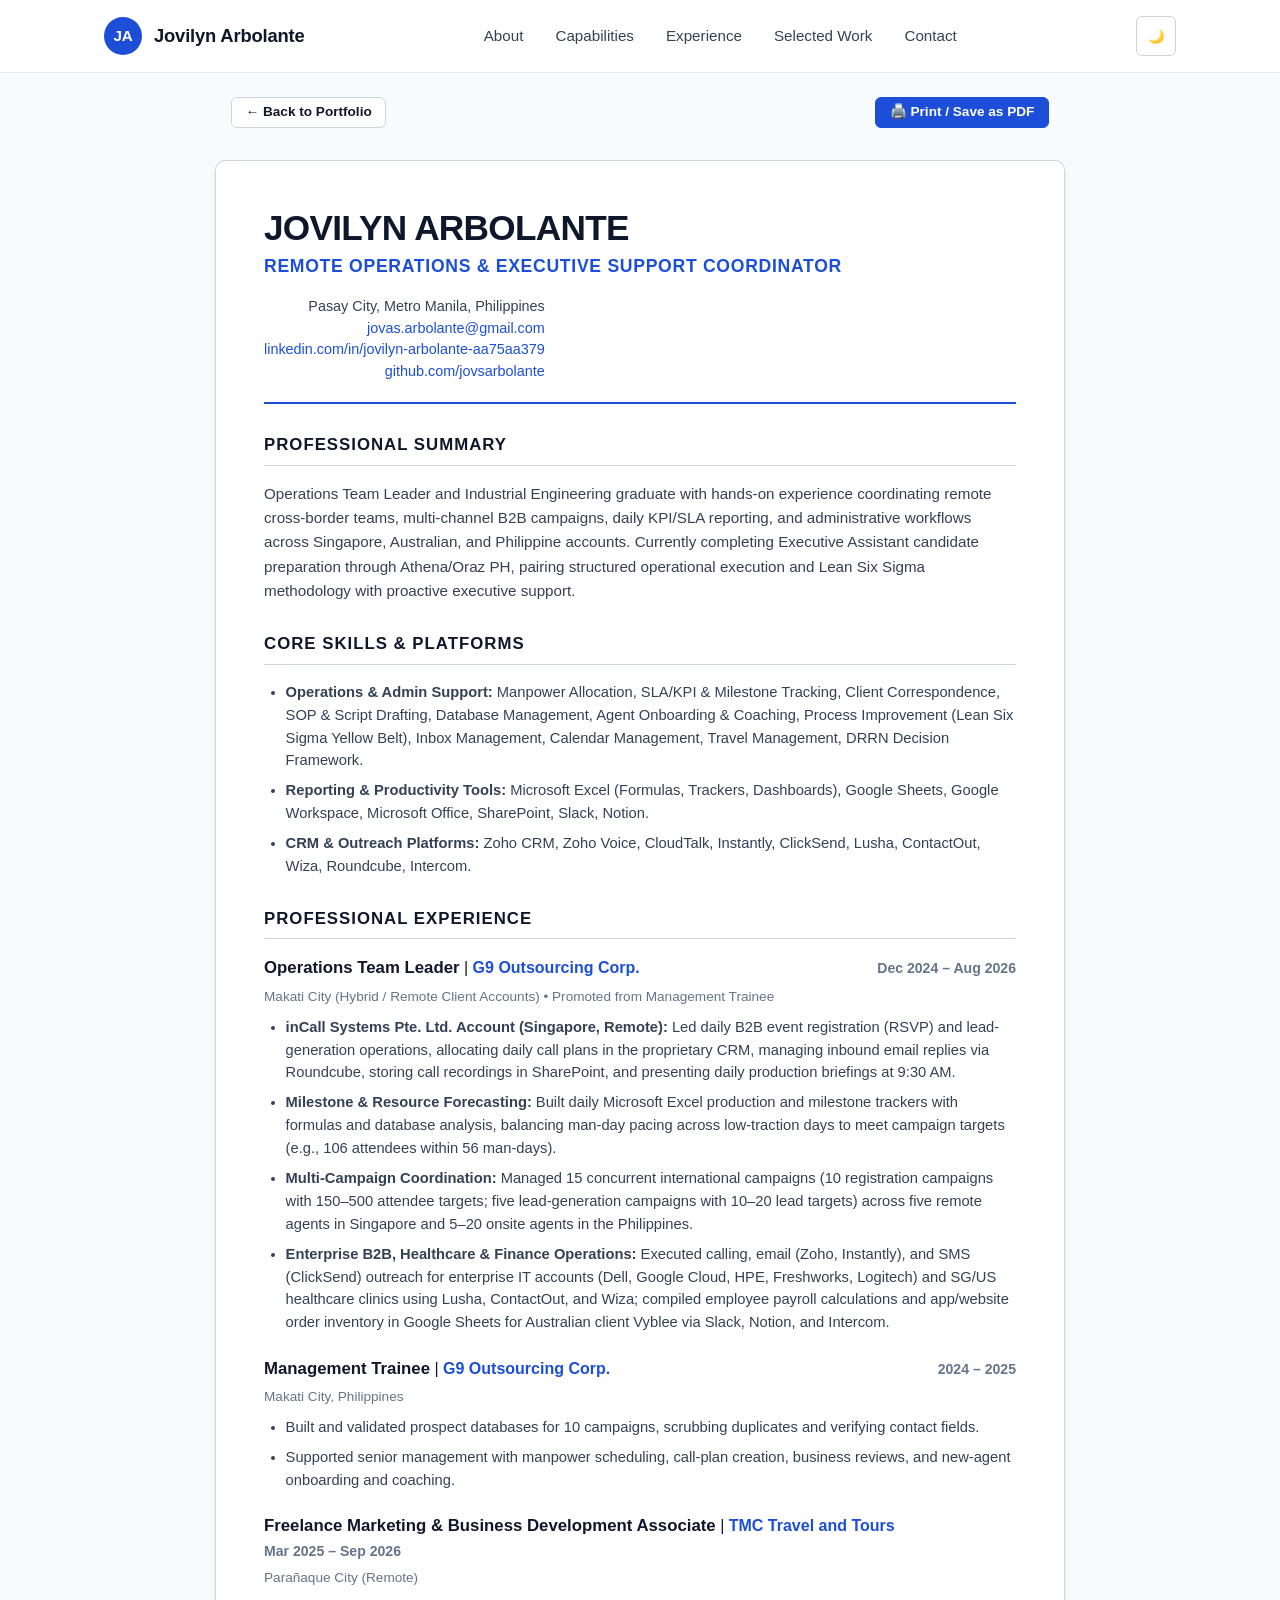
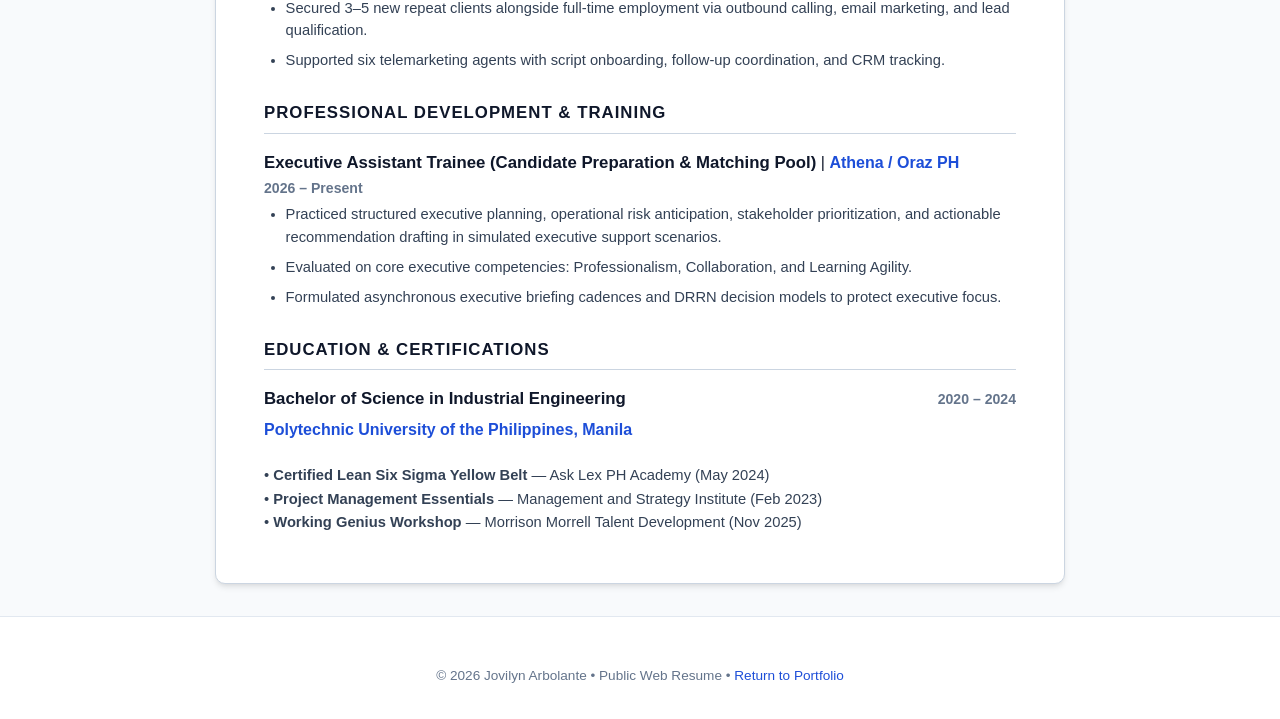
==== resume.html @ 70aeb252 "feat: release initial evidence-based portfolio, public resume, and github profile materials" ====
<!DOCTYPE html>
<html lang="en">
<head>
  <meta charset="UTF-8">
  <meta name="viewport" content="width=device-width, initial-scale=1.0">
  <title>Resume — Jovilyn Arbolante | Remote Operations & Executive Support Coordinator</title>
  <meta name="description" content="Public resume of Jovilyn Arbolante: Operations Team Leader, BS Industrial Engineering, Certified Lean Six Sigma Yellow Belt, and Athena/Oraz PH Executive Assistant candidate.">
  <link rel="stylesheet" href="css/style.css">
  <style>
    /* Dedicated Resume Sheet Styles */
    .resume-sheet {
      max-width: 850px;
      margin: 2rem auto;
      background: var(--bg-surface);
      border: 1px solid var(--border-strong);
      border-radius: var(--radius-md);
      padding: 3rem;
      box-shadow: var(--shadow-md);
    }
    .resume-header {
      border-bottom: 2px solid var(--brand-primary);
      padding-bottom: 1.25rem;
      margin-bottom: 1.5rem;
      display: flex;
      justify-content: space-between;
      align-items: flex-start;
      flex-wrap: wrap;
      gap: 1rem;
    }
    .resume-name {
      font-size: 2.2rem;
      font-weight: 850;
      color: var(--text-primary);
      letter-spacing: -0.02em;
      line-height: 1.1;
      margin-bottom: 0.25rem;
    }
    .resume-target {
      font-size: 1.1rem;
      font-weight: 700;
      color: var(--brand-primary);
      letter-spacing: 0.04em;
    }
    .resume-contact-block {
      text-align: right;
      font-size: 0.9rem;
      color: var(--text-secondary);
      line-height: 1.5;
    }
    .resume-contact-block a {
      color: var(--brand-primary);
      text-decoration: none;
    }
    .resume-section-title {
      font-size: 1.05rem;
      font-weight: 800;
      text-transform: uppercase;
      letter-spacing: 0.06em;
      color: var(--text-primary);
      border-bottom: 1px solid var(--border-strong);
      padding-bottom: 0.35rem;
      margin: 1.75rem 0 1rem 0;
    }
    .resume-entry {
      margin-bottom: 1.35rem;
    }
    .resume-entry-header {
      display: flex;
      justify-content: space-between;
      align-items: baseline;
      flex-wrap: wrap;
      margin-bottom: 0.25rem;
    }
    .resume-role {
      font-size: 1.05rem;
      font-weight: 750;
      color: var(--text-primary);
    }
    .resume-company {
      font-weight: 600;
      color: var(--brand-primary);
    }
    .resume-dates {
      font-size: 0.88rem;
      font-weight: 600;
      color: var(--text-muted);
    }
    .resume-sub {
      font-size: 0.85rem;
      color: var(--text-muted);
      margin-bottom: 0.5rem;
    }
    .resume-bullets {
      list-style: disc;
      padding-left: 1.35rem;
      font-size: 0.92rem;
      color: var(--text-secondary);
      line-height: 1.55;
    }
    .resume-bullets li {
      margin-bottom: 0.45rem;
    }
    .resume-action-bar {
      max-width: 850px;
      margin: 1.5rem auto 0 auto;
      display: flex;
      justify-content: space-between;
      align-items: center;
      padding: 0 1rem;
    }
    @media print {
      body {
        background: #ffffff !important;
      }
      .resume-sheet {
        border: none !important;
        box-shadow: none !important;
        padding: 0 !important;
        margin: 0 !important;
        max-width: 100% !important;
      }
      .resume-action-bar, .site-header, .site-footer {
        display: none !important;
      }
    }
  </style>
</head>
<body>

  <!-- Accessible Skip -->
  <a href="#resume-content" class="skip-link">Skip to resume content</a>

  <!-- Header -->
  <header class="site-header">
    <div class="container nav-wrapper">
      <a href="index.html" class="brand-link" aria-label="Return to portfolio home">
        <div class="brand-avatar" aria-hidden="true">JA</div>
        <span>Jovilyn Arbolante</span>
      </a>

      <nav aria-label="Resume Navigation">
        <ul class="nav-menu" id="nav-menu">
          <li><a href="index.html#about" class="nav-link">About</a></li>
          <li><a href="index.html#capabilities" class="nav-link">Capabilities</a></li>
          <li><a href="index.html#experience" class="nav-link">Experience</a></li>
          <li><a href="index.html#portfolio" class="nav-link">Selected Work</a></li>
          <li><a href="index.html#contact" class="nav-link">Contact</a></li>
        </ul>
      </nav>

      <div class="nav-actions">
        <button id="theme-toggle" class="theme-toggle-btn" aria-label="Switch theme">
          <span class="theme-icon" aria-hidden="true">🌙</span>
        </button>
      </div>
    </div>
  </header>

  <main id="resume-content">

    <div class="resume-action-bar">
      <a href="index.html" class="btn btn-secondary btn-sm">← Back to Portfolio</a>
      <div style="display: flex; gap: 0.5rem;">
        <button onclick="window.print()" class="btn btn-primary btn-sm">🖨️ Print / Save as PDF</button>
      </div>
    </div>

    <article class="resume-sheet">
      <!-- Header -->
      <header class="resume-header">
        <div>
          <h1 class="resume-name">JOVILYN ARBOLANTE</h1>
          <div class="resume-target">REMOTE OPERATIONS &amp; EXECUTIVE SUPPORT COORDINATOR</div>
        </div>
        <div class="resume-contact-block">
          <div>Pasay City, Metro Manila, Philippines</div>
          <div><a href="mailto:jovas.arbolante@gmail.com">jovas.arbolante@gmail.com</a></div>
          <div><a href="https://www.linkedin.com/in/jovilyn-arbolante-aa75aa379/" target="_blank" rel="noopener noreferrer">linkedin.com/in/jovilyn-arbolante-aa75aa379</a></div>
          <div><a href="https://github.com/jovsarbolante" target="_blank" rel="noopener noreferrer">github.com/jovsarbolante</a></div>
        </div>
      </header>

      <!-- Summary -->
      <section aria-labelledby="resume-summary-title">
        <h2 id="resume-summary-title" class="resume-section-title">Professional Summary</h2>
        <p style="font-size: 0.95rem; color: var(--text-secondary); line-height: 1.6;">
          Operations Team Leader and Industrial Engineering graduate with hands-on experience coordinating remote cross-border teams, multi-channel B2B campaigns, daily KPI/SLA reporting, and administrative workflows across Singapore, Australian, and Philippine accounts. Currently completing Executive Assistant candidate preparation through Athena/Oraz PH, pairing structured operational execution and Lean Six Sigma methodology with proactive executive support.
        </p>
      </section>

      <!-- Core Skills -->
      <section aria-labelledby="resume-skills-title">
        <h2 id="resume-skills-title" class="resume-section-title">Core Skills &amp; Platforms</h2>
        <ul class="resume-bullets">
          <li><strong>Operations &amp; Admin Support:</strong> Manpower Allocation, SLA/KPI &amp; Milestone Tracking, Client Correspondence, SOP &amp; Script Drafting, Database Management, Agent Onboarding &amp; Coaching, Process Improvement (Lean Six Sigma Yellow Belt), Inbox Management, Calendar Management, Travel Management, DRRN Decision Framework.</li>
          <li><strong>Reporting &amp; Productivity Tools:</strong> Microsoft Excel (Formulas, Trackers, Dashboards), Google Sheets, Google Workspace, Microsoft Office, SharePoint, Slack, Notion.</li>
          <li><strong>CRM &amp; Outreach Platforms:</strong> Zoho CRM, Zoho Voice, CloudTalk, Instantly, ClickSend, Lusha, ContactOut, Wiza, Roundcube, Intercom.</li>
        </ul>
      </section>

      <!-- Professional Experience -->
      <section aria-labelledby="resume-exp-title">
        <h2 id="resume-exp-title" class="resume-section-title">Professional Experience</h2>

        <!-- Role 1 -->
        <div class="resume-entry">
          <div class="resume-entry-header">
            <div>
              <span class="resume-role">Operations Team Leader</span> | <span class="resume-company">G9 Outsourcing Corp.</span>
            </div>
            <span class="resume-dates">Dec 2024 – Aug 2026</span>
          </div>
          <div class="resume-sub">Makati City (Hybrid / Remote Client Accounts) • Promoted from Management Trainee</div>
          <ul class="resume-bullets">
            <li><strong>inCall Systems Pte. Ltd. Account (Singapore, Remote):</strong> Led daily B2B event registration (RSVP) and lead-generation operations, allocating daily call plans in the proprietary CRM, managing inbound email replies via Roundcube, storing call recordings in SharePoint, and presenting daily production briefings at 9:30 AM.</li>
            <li><strong>Milestone &amp; Resource Forecasting:</strong> Built daily Microsoft Excel production and milestone trackers with formulas and database analysis, balancing man-day pacing across low-traction days to meet campaign targets (e.g., 106 attendees within 56 man-days).</li>
            <li><strong>Multi-Campaign Coordination:</strong> Managed 15 concurrent international campaigns (10 registration campaigns with 150–500 attendee targets; five lead-generation campaigns with 10–20 lead targets) across five remote agents in Singapore and 5–20 onsite agents in the Philippines.</li>
            <li><strong>Enterprise B2B, Healthcare &amp; Finance Operations:</strong> Executed calling, email (Zoho, Instantly), and SMS (ClickSend) outreach for enterprise IT accounts (Dell, Google Cloud, HPE, Freshworks, Logitech) and SG/US healthcare clinics using Lusha, ContactOut, and Wiza; compiled employee payroll calculations and app/website order inventory in Google Sheets for Australian client Vyblee via Slack, Notion, and Intercom.</li>
          </ul>
        </div>

        <!-- Role 2 -->
        <div class="resume-entry">
          <div class="resume-entry-header">
            <div>
              <span class="resume-role">Management Trainee</span> | <span class="resume-company">G9 Outsourcing Corp.</span>
            </div>
            <span class="resume-dates">2024 – 2025</span>
          </div>
          <div class="resume-sub">Makati City, Philippines</div>
          <ul class="resume-bullets">
            <li>Built and validated prospect databases for 10 campaigns, scrubbing duplicates and verifying contact fields.</li>
            <li>Supported senior management with manpower scheduling, call-plan creation, business reviews, and new-agent onboarding and coaching.</li>
          </ul>
        </div>

        <!-- Role 3 -->
        <div class="resume-entry">
          <div class="resume-entry-header">
            <div>
              <span class="resume-role">Freelance Marketing &amp; Business Development Associate</span> | <span class="resume-company">TMC Travel and Tours</span>
            </div>
            <span class="resume-dates">Mar 2025 – Sep 2026</span>
          </div>
          <div class="resume-sub">Parañaque City (Remote)</div>
          <ul class="resume-bullets">
            <li>Secured 3–5 new repeat clients alongside full-time employment via outbound calling, email marketing, and lead qualification.</li>
            <li>Supported six telemarketing agents with script onboarding, follow-up coordination, and CRM tracking.</li>
          </ul>
        </div>
      </section>

      <!-- Professional Development & Training -->
      <section aria-labelledby="resume-training-title">
        <h2 id="resume-training-title" class="resume-section-title">Professional Development &amp; Training</h2>
        <div class="resume-entry">
          <div class="resume-entry-header">
            <div>
              <span class="resume-role">Executive Assistant Trainee (Candidate Preparation &amp; Matching Pool)</span> | <span class="resume-company">Athena / Oraz PH</span>
            </div>
            <span class="resume-dates">2026 – Present</span>
          </div>
          <ul class="resume-bullets">
            <li>Practiced structured executive planning, operational risk anticipation, stakeholder prioritization, and actionable recommendation drafting in simulated executive support scenarios.</li>
            <li>Evaluated on core executive competencies: Professionalism, Collaboration, and Learning Agility.</li>
            <li>Formulated asynchronous executive briefing cadences and DRRN decision models to protect executive focus.</li>
          </ul>
        </div>
      </section>

      <!-- Education & Certifications -->
      <section aria-labelledby="resume-edu-title">
        <h2 id="resume-edu-title" class="resume-section-title">Education &amp; Certifications</h2>
        <div class="resume-entry">
          <div class="resume-entry-header">
            <div>
              <span class="resume-role">Bachelor of Science in Industrial Engineering</span>
            </div>
            <span class="resume-dates">2020 – 2024</span>
          </div>
          <div class="resume-company">Polytechnic University of the Philippines, Manila</div>
        </div>

        <div style="font-size: 0.92rem; color: var(--text-secondary); line-height: 1.6; margin-top: 0.5rem;">
          <div>• <strong>Certified Lean Six Sigma Yellow Belt</strong> — Ask Lex PH Academy (May 2024)</div>
          <div>• <strong>Project Management Essentials</strong> — Management and Strategy Institute (Feb 2023)</div>
          <div>• <strong>Working Genius Workshop</strong> — Morrison Morrell Talent Development (Nov 2025)</div>
        </div>
      </section>
    </article>
  </main>

  <!-- Footer -->
  <footer class="site-footer">
    <div class="container" style="text-align: center; font-size: 0.85rem; color: var(--text-muted);">
      © 2026 Jovilyn Arbolante • Public Web Resume • <a href="index.html" style="color: var(--brand-primary); text-decoration: none;">Return to Portfolio</a>
    </div>
  </footer>

  <script src="js/app.js"></script>
</body>
</html>
---- css/style.css ----
/* ==========================================================================
   Jovilyn Arbolante — Portfolio & Systems Design System
   WCAG 2.2 AA Compliant, Responsive, Themeable, Zero External Dependencies
   ========================================================================== */

:root {
  /* Color Palette - Light Theme */
  --bg-primary: #f8fafc;
  --bg-surface: #ffffff;
  --bg-surface-elevated: #f1f5f9;
  --bg-surface-accent: #e2e8f0;
  --text-primary: #0f172a;
  --text-secondary: #334155;
  --text-muted: #64748b;
  --border-subtle: #e2e8f0;
  --border-strong: #cbd5e1;
  
  /* Brand Accents */
  --brand-primary: #1d4ed8;      /* Cobalt Blue */
  --brand-primary-hover: #1e40af;
  --brand-surface: #eff6ff;
  --brand-border: #bfdbfe;
  --accent-teal: #0f766e;
  --accent-amber: #b45309;
  --accent-slate: #475569;
  
  /* Focus & Accessibility */
  --focus-ring: #2563eb;
  --focus-offset: 2px;
  
  /* Typography */
  --font-sans: -apple-system, BlinkMacSystemFont, "Segoe UI", Roboto, Helvetica, Arial, sans-serif;
  --font-mono: ui-monospace, SFMono-Regular, Menlo, Monaco, Consolas, "Liberation Mono", monospace;
  
  /* Layout & Spacing */
  --max-width: 1120px;
  --header-height: 72px;
  --radius-sm: 6px;
  --radius-md: 10px;
  --radius-lg: 16px;
  --shadow-sm: 0 1px 2px 0 rgba(0, 0, 0, 0.05);
  --shadow-md: 0 4px 6px -1px rgba(0, 0, 0, 0.1), 0 2px 4px -2px rgba(0, 0, 0, 0.05);
  --shadow-lg: 0 10px 15px -3px rgba(0, 0, 0, 0.1), 0 4px 6px -4px rgba(0, 0, 0, 0.05);
  --shadow-xl: 0 20px 25px -5px rgba(0, 0, 0, 0.1), 0 8px 10px -6px rgba(0, 0, 0, 0.04);
  
  /* Transitions */
  --transition-fast: 0.15s ease;
  --transition-base: 0.25s ease;
}

[data-theme="dark"] {
  --bg-primary: #0b0f17;
  --bg-surface: #111827;
  --bg-surface-elevated: #1f2937;
  --bg-surface-accent: #374151;
  --text-primary: #f9fafb;
  --text-secondary: #e5e7eb;
  --text-muted: #9ca3af;
  --border-subtle: #1f2937;
  --border-strong: #374151;
  
  --brand-primary: #3b82f6;
  --brand-primary-hover: #60a5fa;
  --brand-surface: #1e293b;
  --brand-border: #1d4ed8;
  --accent-teal: #14b8a6;
  --accent-amber: #f59e0b;
  --accent-slate: #94a3b8;
  
  --focus-ring: #60a5fa;
  --shadow-sm: 0 1px 2px 0 rgba(0, 0, 0, 0.4);
  --shadow-md: 0 4px 6px -1px rgba(0, 0, 0, 0.5);
  --shadow-lg: 0 10px 15px -3px rgba(0, 0, 0, 0.6);
  --shadow-xl: 0 20px 25px -5px rgba(0, 0, 0, 0.7);
}

/* Base Reset & Accessibility */
*, *::before, *::after {
  box-sizing: border-box;
  margin: 0;
  padding: 0;
}

html {
  font-family: var(--font-sans);
  font-size: 16px;
  line-height: 1.6;
  color: var(--text-primary);
  background-color: var(--bg-primary);
  scroll-behavior: smooth;
  -webkit-text-size-adjust: 100%;
}

@media (prefers-reduced-motion: reduce) {
  html {
    scroll-behavior: auto;
  }
  *, *::before, *::after {
    animation-duration: 0.01ms !important;
    animation-iteration-count: 1 !important;
    transition-duration: 0.01ms !important;
    scroll-behavior: auto !important;
  }
}

body {
  min-height: 100vh;
  display: flex;
  flex-direction: column;
  background-color: var(--bg-primary);
  color: var(--text-primary);
}

/* Skip Link */
.skip-link {
  position: absolute;
  top: -100px;
  left: 1rem;
  background: var(--brand-primary);
  color: #ffffff;
  padding: 0.75rem 1.25rem;
  z-index: 1000;
  border-radius: var(--radius-sm);
  font-weight: 600;
  text-decoration: none;
  transition: top var(--transition-fast);
}

.skip-link:focus {
  top: 1rem;
  outline: 3px solid #ffffff;
}

/* Visible Focus Management */
:focus-visible {
  outline: 3px solid var(--focus-ring);
  outline-offset: var(--focus-offset);
}

/* Container */
.container {
  width: 100%;
  max-width: var(--max-width);
  margin-left: auto;
  margin-right: auto;
  padding-left: 1.5rem;
  padding-right: 1.5rem;
}

/* Header & Navigation */
.site-header {
  position: sticky;
  top: 0;
  z-index: 100;
  background: var(--bg-surface);
  border-bottom: 1px solid var(--border-subtle);
  transition: background var(--transition-base), border-color var(--transition-base);
}

.nav-wrapper {
  display: flex;
  align-items: center;
  justify-content: space-between;
  height: var(--header-height);
}

.brand-link {
  display: flex;
  align-items: center;
  gap: 0.75rem;
  text-decoration: none;
  color: var(--text-primary);
  font-weight: 700;
  font-size: 1.15rem;
  letter-spacing: -0.01em;
}

.brand-avatar {
  width: 38px;
  height: 38px;
  border-radius: 50%;
  background: var(--brand-primary);
  color: #ffffff;
  display: flex;
  align-items: center;
  justify-content: center;
  font-weight: 700;
  font-size: 0.95rem;
}

.nav-menu {
  display: flex;
  align-items: center;
  list-style: none;
  gap: 1.5rem;
}

.nav-link {
  text-decoration: none;
  color: var(--text-secondary);
  font-size: 0.95rem;
  font-weight: 500;
  padding: 0.5rem 0.25rem;
  position: relative;
  transition: color var(--transition-fast);
}

.nav-link:hover {
  color: var(--brand-primary);
}

.nav-link.active {
  color: var(--brand-primary);
  font-weight: 600;
}

.nav-actions {
  display: flex;
  align-items: center;
  gap: 0.75rem;
}

/* Buttons */
.btn {
  display: inline-flex;
  align-items: center;
  justify-content: center;
  gap: 0.5rem;
  padding: 0.65rem 1.25rem;
  border-radius: var(--radius-sm);
  font-size: 0.95rem;
  font-weight: 600;
  text-decoration: none;
  cursor: pointer;
  border: 1px solid transparent;
  transition: all var(--transition-fast);
  line-height: 1.2;
}

.btn-primary {
  background: var(--brand-primary);
  color: #ffffff;
  border-color: var(--brand-primary);
}

.btn-primary:hover {
  background: var(--brand-primary-hover);
  border-color: var(--brand-primary-hover);
}

.btn-secondary {
  background: var(--bg-surface);
  color: var(--text-primary);
  border-color: var(--border-strong);
}

.btn-secondary:hover {
  background: var(--bg-surface-elevated);
  border-color: var(--text-secondary);
}

.btn-sm {
  padding: 0.4rem 0.85rem;
  font-size: 0.85rem;
}

.theme-toggle-btn {
  background: transparent;
  border: 1px solid var(--border-strong);
  color: var(--text-secondary);
  padding: 0.5rem;
  border-radius: var(--radius-sm);
  cursor: pointer;
  display: flex;
  align-items: center;
  justify-content: center;
  width: 40px;
  height: 40px;
  transition: all var(--transition-fast);
}

.theme-toggle-btn:hover {
  background: var(--bg-surface-elevated);
  color: var(--text-primary);
}

.mobile-nav-toggle {
  display: none;
  background: transparent;
  border: 1px solid var(--border-strong);
  color: var(--text-primary);
  padding: 0.5rem;
  border-radius: var(--radius-sm);
  cursor: pointer;
  width: 40px;
  height: 40px;
}

/* Hero Section */
.hero-section {
  padding: 4.5rem 0 3.5rem 0;
  background: linear-gradient(180deg, var(--bg-surface) 0%, var(--bg-primary) 100%);
  border-bottom: 1px solid var(--border-subtle);
}

.hero-content {
  max-width: 860px;
}

.status-badge {
  display: inline-flex;
  align-items: center;
  gap: 0.5rem;
  background: var(--brand-surface);
  color: var(--brand-primary);
  border: 1px solid var(--brand-border);
  padding: 0.35rem 0.85rem;
  border-radius: 9999px;
  font-size: 0.85rem;
  font-weight: 600;
  margin-bottom: 1.25rem;
}

.status-dot {
  width: 8px;
  height: 8px;
  border-radius: 50%;
  background: #10b981;
}

.hero-title {
  font-size: 2.75rem;
  line-height: 1.15;
  font-weight: 800;
  letter-spacing: -0.025em;
  color: var(--text-primary);
  margin-bottom: 1rem;
}

.hero-subtitle {
  font-size: 1.35rem;
  font-weight: 600;
  color: var(--brand-primary);
  margin-bottom: 1.25rem;
  line-height: 1.35;
}

.hero-description {
  font-size: 1.15rem;
  color: var(--text-secondary);
  line-height: 1.65;
  margin-bottom: 2rem;
  max-width: 760px;
}

.credential-tags {
  display: flex;
  flex-wrap: wrap;
  gap: 0.5rem;
  margin-bottom: 2.25rem;
}

.tag {
  background: var(--bg-surface-elevated);
  color: var(--text-secondary);
  border: 1px solid var(--border-strong);
  padding: 0.35rem 0.75rem;
  border-radius: var(--radius-sm);
  font-size: 0.85rem;
  font-weight: 500;
}

.hero-actions {
  display: flex;
  flex-wrap: wrap;
  gap: 1rem;
}

/* Sections Common */
.section {
  padding: 4.5rem 0;
  border-bottom: 1px solid var(--border-subtle);
}

.section-header {
  margin-bottom: 3rem;
  max-width: 720px;
}

.section-tag {
  display: inline-block;
  font-size: 0.85rem;
  font-weight: 700;
  text-transform: uppercase;
  letter-spacing: 0.08em;
  color: var(--brand-primary);
  margin-bottom: 0.5rem;
}

.section-title {
  font-size: 2.1rem;
  font-weight: 750;
  letter-spacing: -0.02em;
  color: var(--text-primary);
  margin-bottom: 0.75rem;
}

.section-subtitle {
  font-size: 1.1rem;
  color: var(--text-muted);
  line-height: 1.6;
}

/* About / Philosophy Grid */
.about-grid {
  display: grid;
  grid-template-columns: 1.2fr 0.8fr;
  gap: 3rem;
  align-items: start;
}

.about-text p {
  font-size: 1.05rem;
  color: var(--text-secondary);
  margin-bottom: 1.25rem;
  line-height: 1.7;
}

.about-highlight-box {
  background: var(--bg-surface);
  border: 1px solid var(--border-strong);
  border-left: 4px solid var(--brand-primary);
  padding: 1.5rem;
  border-radius: var(--radius-md);
  margin-top: 1.5rem;
}

.about-highlight-box h4 {
  font-size: 1rem;
  font-weight: 700;
  color: var(--text-primary);
  margin-bottom: 0.5rem;
}

.about-highlight-box p {
  font-size: 0.95rem;
  color: var(--text-secondary);
  margin-bottom: 0;
}

.metrics-sidebar {
  display: flex;
  flex-direction: column;
  gap: 1.25rem;
}

.metric-card {
  background: var(--bg-surface);
  border: 1px solid var(--border-subtle);
  padding: 1.5rem;
  border-radius: var(--radius-md);
  box-shadow: var(--shadow-sm);
}

.metric-number {
  font-size: 2.25rem;
  font-weight: 800;
  color: var(--brand-primary);
  line-height: 1;
  margin-bottom: 0.35rem;
  font-family: var(--font-mono);
}

.metric-label {
  font-size: 0.95rem;
  font-weight: 700;
  color: var(--text-primary);
  margin-bottom: 0.25rem;
}

.metric-desc {
  font-size: 0.85rem;
  color: var(--text-muted);
  line-height: 1.45;
}

/* Capabilities Grid */
.capabilities-grid {
  display: grid;
  grid-template-columns: repeat(auto-fit, minmax(250px, 1fr));
  gap: 1.5rem;
}

.capability-card {
  background: var(--bg-surface);
  border: 1px solid var(--border-subtle);
  padding: 2rem;
  border-radius: var(--radius-md);
  box-shadow: var(--shadow-sm);
  display: flex;
  flex-direction: column;
  transition: transform var(--transition-fast), box-shadow var(--transition-fast), border-color var(--transition-fast);
}

.capability-card:hover {
  transform: translateY(-3px);
  box-shadow: var(--shadow-md);
  border-color: var(--brand-border);
}

.capability-icon-wrap {
  width: 48px;
  height: 48px;
  border-radius: var(--radius-sm);
  background: var(--brand-surface);
  color: var(--brand-primary);
  display: flex;
  align-items: center;
  justify-content: center;
  margin-bottom: 1.25rem;
}

.capability-title {
  font-size: 1.2rem;
  font-weight: 700;
  color: var(--text-primary);
  margin-bottom: 0.75rem;
}

.capability-summary {
  font-size: 0.95rem;
  color: var(--text-secondary);
  line-height: 1.6;
  margin-bottom: 1.25rem;
  flex-grow: 1;
}

.capability-evidence {
  border-top: 1px solid var(--border-subtle);
  padding-top: 1rem;
  font-size: 0.85rem;
  color: var(--text-muted);
  line-height: 1.5;
}

.capability-evidence strong {
  color: var(--text-secondary);
}

/* Experience Timeline */
.timeline {
  display: flex;
  flex-direction: column;
  gap: 2rem;
  position: relative;
}

.timeline-item {
  background: var(--bg-surface);
  border: 1px solid var(--border-subtle);
  border-radius: var(--radius-md);
  padding: 2rem;
  box-shadow: var(--shadow-sm);
}

.timeline-header {
  display: flex;
  flex-wrap: wrap;
  justify-content: space-between;
  align-items: flex-start;
  gap: 0.75rem;
  margin-bottom: 1rem;
  border-bottom: 1px solid var(--border-subtle);
  padding-bottom: 1rem;
}

.timeline-role-group h3 {
  font-size: 1.25rem;
  font-weight: 750;
  color: var(--text-primary);
  margin-bottom: 0.25rem;
}

.timeline-company {
  font-size: 1rem;
  font-weight: 600;
  color: var(--brand-primary);
}

.timeline-meta {
  text-align: right;
}

.timeline-period {
  font-size: 0.9rem;
  font-weight: 600;
  color: var(--text-secondary);
  display: block;
}

.timeline-location {
  font-size: 0.85rem;
  color: var(--text-muted);
}

.timeline-list {
  list-style: none;
  display: flex;
  flex-direction: column;
  gap: 0.75rem;
}

.timeline-list li {
  position: relative;
  padding-left: 1.5rem;
  font-size: 0.95rem;
  color: var(--text-secondary);
  line-height: 1.6;
}

.timeline-list li::before {
  content: "→";
  position: absolute;
  left: 0;
  color: var(--brand-primary);
  font-weight: bold;
}

/* Education & Certs Row */
.credentials-row {
  display: grid;
  grid-template-columns: 1fr 1fr;
  gap: 1.5rem;
  margin-top: 2rem;
}

.credentials-card {
  background: var(--bg-surface);
  border: 1px solid var(--border-subtle);
  padding: 1.75rem;
  border-radius: var(--radius-md);
}

.credentials-card h4 {
  font-size: 1.1rem;
  font-weight: 700;
  color: var(--text-primary);
  margin-bottom: 1rem;
  border-bottom: 1px solid var(--border-subtle);
  padding-bottom: 0.5rem;
}

.credential-item {
  margin-bottom: 1rem;
}

.credential-item:last-child {
  margin-bottom: 0;
}

.credential-name {
  font-weight: 600;
  color: var(--text-primary);
  font-size: 0.95rem;
}

.credential-sub {
  font-size: 0.85rem;
  color: var(--text-muted);
}

/* Portfolio Cases Grid */
.portfolio-grid {
  display: grid;
  grid-template-columns: repeat(auto-fit, minmax(320px, 1fr));
  gap: 1.75rem;
}

.portfolio-card {
  background: var(--bg-surface);
  border: 1px solid var(--border-subtle);
  border-radius: var(--radius-md);
  padding: 1.75rem;
  box-shadow: var(--shadow-sm);
  display: flex;
  flex-direction: column;
  transition: transform var(--transition-fast), box-shadow var(--transition-fast), border-color var(--transition-fast);
}

.portfolio-card:hover {
  transform: translateY(-3px);
  box-shadow: var(--shadow-md);
  border-color: var(--brand-border);
}

.portfolio-badge {
  display: inline-block;
  align-self: flex-start;
  padding: 0.3rem 0.75rem;
  border-radius: 9999px;
  font-size: 0.75rem;
  font-weight: 700;
  text-transform: uppercase;
  letter-spacing: 0.05em;
  background: var(--brand-surface);
  color: var(--brand-primary);
  border: 1px solid var(--brand-border);
  margin-bottom: 1rem;
}

.portfolio-title {
  font-size: 1.25rem;
  font-weight: 750;
  color: var(--text-primary);
  line-height: 1.35;
  margin-bottom: 0.5rem;
}

.portfolio-context {
  font-size: 0.85rem;
  color: var(--text-muted);
  font-weight: 500;
  margin-bottom: 1rem;
}

.portfolio-summary {
  font-size: 0.95rem;
  color: var(--text-secondary);
  line-height: 1.6;
  margin-bottom: 1.25rem;
  flex-grow: 1;
}

.portfolio-meta-box {
  background: var(--bg-surface-elevated);
  padding: 0.85rem;
  border-radius: var(--radius-sm);
  margin-bottom: 1.25rem;
}

.portfolio-meta-item {
  font-size: 0.82rem;
  color: var(--text-secondary);
  line-height: 1.45;
}

.portfolio-meta-item strong {
  color: var(--text-primary);
}

.portfolio-footer {
  display: flex;
  justify-content: space-between;
  align-items: center;
  border-top: 1px solid var(--border-subtle);
  padding-top: 1rem;
}

/* Interactive Calculator Demonstration Box */
.calculator-section {
  margin-top: 3.5rem;
  background: var(--bg-surface);
  border: 1px solid var(--border-strong);
  border-radius: var(--radius-lg);
  padding: 2.5rem;
  box-shadow: var(--shadow-md);
}

.calculator-header {
  margin-bottom: 2rem;
}

.calculator-header h3 {
  font-size: 1.5rem;
  font-weight: 750;
  color: var(--text-primary);
  margin-bottom: 0.5rem;
}

.calculator-header p {
  color: var(--text-secondary);
  font-size: 0.95rem;
}

.calculator-grid {
  display: grid;
  grid-template-columns: 1fr 1fr;
  gap: 2.5rem;
}

.calc-inputs {
  display: flex;
  flex-direction: column;
  gap: 1.25rem;
}

.calc-field label {
  display: block;
  font-size: 0.9rem;
  font-weight: 600;
  color: var(--text-primary);
  margin-bottom: 0.4rem;
}

.calc-field input, .calc-field select {
  width: 100%;
  padding: 0.65rem 0.85rem;
  border: 1px solid var(--border-strong);
  border-radius: var(--radius-sm);
  background: var(--bg-surface-elevated);
  color: var(--text-primary);
  font-size: 0.95rem;
  font-family: var(--font-sans);
}

.calc-results-card {
  background: var(--brand-surface);
  border: 1px solid var(--brand-border);
  border-radius: var(--radius-md);
  padding: 1.75rem;
  display: flex;
  flex-direction: column;
  justify-content: space-between;
}

.calc-metric-row {
  display: flex;
  justify-content: space-between;
  align-items: center;
  padding: 0.75rem 0;
  border-bottom: 1px solid var(--brand-border);
}

.calc-metric-row:last-child {
  border-bottom: none;
}

.calc-metric-label {
  font-size: 0.9rem;
  font-weight: 600;
  color: var(--text-secondary);
}

.calc-metric-val {
  font-size: 1.25rem;
  font-weight: 800;
  color: var(--brand-primary);
  font-family: var(--font-mono);
}

.calc-verdict {
  margin-top: 1rem;
  padding: 0.85rem;
  border-radius: var(--radius-sm);
  font-size: 0.85rem;
  line-height: 1.5;
  font-weight: 500;
}

.calc-verdict.ahead {
  background: #dcfce7;
  color: #166534;
  border: 1px solid #86efac;
}

.calc-verdict.ontrack {
  background: #e0f2fe;
  color: #0369a1;
  border: 1px solid #7dd3fc;
}

.calc-verdict.atrisk {
  background: #fef3c7;
  color: #92400e;
  border: 1px solid #fcd34d;
}

/* Contact Section */
.contact-grid {
  display: grid;
  grid-template-columns: 1fr 1fr;
  gap: 3rem;
}

.contact-info p {
  font-size: 1.05rem;
  color: var(--text-secondary);
  line-height: 1.7;
  margin-bottom: 1.5rem;
}

.contact-methods {
  display: flex;
  flex-direction: column;
  gap: 1rem;
  margin-bottom: 2rem;
}

.contact-method-item {
  display: flex;
  align-items: center;
  gap: 1rem;
  padding: 1rem;
  background: var(--bg-surface);
  border: 1px solid var(--border-subtle);
  border-radius: var(--radius-md);
  text-decoration: none;
  color: var(--text-primary);
  transition: all var(--transition-fast);
}

.contact-method-item:hover {
  border-color: var(--brand-primary);
  transform: translateX(4px);
}

.contact-method-icon {
  width: 40px;
  height: 40px;
  border-radius: var(--radius-sm);
  background: var(--brand-surface);
  color: var(--brand-primary);
  display: flex;
  align-items: center;
  justify-content: center;
}

.contact-method-text {
  display: flex;
  flex-direction: column;
}

.contact-method-title {
  font-size: 0.85rem;
  color: var(--text-muted);
  font-weight: 500;
}

.contact-method-val {
  font-size: 0.95rem;
  font-weight: 600;
  color: var(--text-primary);
}

/* Form Styles */
.contact-form {
  background: var(--bg-surface);
  border: 1px solid var(--border-subtle);
  padding: 2rem;
  border-radius: var(--radius-md);
  box-shadow: var(--shadow-sm);
}

.form-group {
  margin-bottom: 1.25rem;
}

.form-group label {
  display: block;
  font-size: 0.9rem;
  font-weight: 600;
  color: var(--text-primary);
  margin-bottom: 0.4rem;
}

.form-group input, .form-group textarea, .form-group select {
  width: 100%;
  padding: 0.75rem 1rem;
  border: 1px solid var(--border-strong);
  border-radius: var(--radius-sm);
  background: var(--bg-surface-elevated);
  color: var(--text-primary);
  font-family: var(--font-sans);
  font-size: 0.95rem;
  transition: border-color var(--transition-fast);
}

.form-group input:focus, .form-group textarea:focus, .form-group select:focus {
  border-color: var(--brand-primary);
}

.form-group textarea {
  resize: vertical;
  min-height: 120px;
}

.form-help {
  font-size: 0.8rem;
  color: var(--text-muted);
  margin-top: 0.35rem;
}

.form-status {
  margin-top: 1rem;
  padding: 0.85rem;
  border-radius: var(--radius-sm);
  font-size: 0.9rem;
  display: none;
}

.form-status.active {
  display: block;
}

.form-status.success {
  background: #dcfce7;
  color: #166534;
  border: 1px solid #86efac;
}

.form-status.error {
  background: #fee2e2;
  color: #991b1b;
  border: 1px solid #fca5a5;
}

/* Modal Dialog */
.modal-backdrop {
  position: fixed;
  inset: 0;
  background: rgba(15, 23, 42, 0.7);
  backdrop-filter: blur(4px);
  z-index: 1000;
  display: flex;
  align-items: center;
  justify-content: center;
  padding: 1.5rem;
  opacity: 0;
  pointer-events: none;
  transition: opacity var(--transition-base);
}

.modal-backdrop.open {
  opacity: 1;
  pointer-events: auto;
}

.modal-window {
  background: var(--bg-surface);
  border: 1px solid var(--border-strong);
  border-radius: var(--radius-lg);
  width: 100%;
  max-width: 800px;
  max-height: 90vh;
  overflow-y: auto;
  box-shadow: var(--shadow-xl);
  display: flex;
  flex-direction: column;
}

.modal-header {
  padding: 1.5rem 2rem;
  border-bottom: 1px solid var(--border-subtle);
  display: flex;
  justify-content: space-between;
  align-items: flex-start;
  position: sticky;
  top: 0;
  background: var(--bg-surface);
  z-index: 10;
}

.modal-header-content {
  padding-right: 1.5rem;
}

.modal-close-btn {
  background: transparent;
  border: 1px solid var(--border-strong);
  color: var(--text-secondary);
  border-radius: var(--radius-sm);
  width: 36px;
  height: 36px;
  cursor: pointer;
  display: flex;
  align-items: center;
  justify-content: center;
  font-size: 1.25rem;
  transition: all var(--transition-fast);
}

.modal-close-btn:hover {
  background: var(--bg-surface-elevated);
  color: var(--text-primary);
}

.modal-body {
  padding: 2rem;
}

.modal-section {
  margin-bottom: 1.75rem;
}

.modal-section:last-child {
  margin-bottom: 0;
}

.modal-section h4 {
  font-size: 0.95rem;
  font-weight: 700;
  text-transform: uppercase;
  letter-spacing: 0.05em;
  color: var(--brand-primary);
  margin-bottom: 0.5rem;
}

.modal-section p, .modal-section li {
  font-size: 0.95rem;
  color: var(--text-secondary);
  line-height: 1.65;
}

.modal-section ul {
  padding-left: 1.25rem;
}

/* Footer */
.site-footer {
  background: var(--bg-surface);
  border-top: 1px solid var(--border-subtle);
  padding: 3rem 0 2rem 0;
  margin-top: auto;
}

.footer-grid {
  display: flex;
  justify-content: space-between;
  align-items: center;
  flex-wrap: wrap;
  gap: 1.5rem;
  padding-bottom: 2rem;
  border-bottom: 1px solid var(--border-subtle);
}

.footer-brand {
  font-weight: 700;
  font-size: 1.1rem;
  color: var(--text-primary);
}

.footer-links {
  display: flex;
  gap: 1.5rem;
  list-style: none;
}

.footer-links a {
  text-decoration: none;
  color: var(--text-muted);
  font-size: 0.9rem;
  transition: color var(--transition-fast);
}

.footer-links a:hover {
  color: var(--brand-primary);
}

.footer-bottom {
  padding-top: 1.5rem;
  display: flex;
  justify-content: space-between;
  align-items: center;
  flex-wrap: wrap;
  gap: 1rem;
  font-size: 0.85rem;
  color: var(--text-muted);
}

/* Responsive Media Queries */
@media (max-width: 900px) {
  .hero-title {
    font-size: 2.25rem;
  }
  .about-grid, .calculator-grid, .contact-grid {
    grid-template-columns: 1fr;
    gap: 2rem;
  }
  .credentials-row {
    grid-template-columns: 1fr;
  }
}

@media (max-width: 768px) {
  .nav-menu {
    display: none;
    position: absolute;
    top: var(--header-height);
    left: 0;
    right: 0;
    background: var(--bg-surface);
    border-bottom: 1px solid var(--border-strong);
    flex-direction: column;
    padding: 1.5rem;
    gap: 1rem;
    box-shadow: var(--shadow-lg);
  }
  .nav-menu.open {
    display: flex;
  }
  .mobile-nav-toggle {
    display: flex;
    align-items: center;
    justify-content: center;
  }
  .hero-title {
    font-size: 1.95rem;
  }
  .hero-subtitle {
    font-size: 1.15rem;
  }
  .section {
    padding: 3.5rem 0;
  }
}

/* Print Optimization for Resume */
@media print {
  .site-header, .site-footer, .theme-toggle-btn, .btn, .skip-link, .modal-backdrop {
    display: none !important;
  }
  body, .container {
    background: #ffffff !important;
    color: #000000 !important;
    width: 100% !important;
    max-width: 100% !important;
    padding: 0 !important;
    margin: 0 !important;
  }
  .section {
    padding: 1rem 0 !important;
    border-bottom: 1px solid #ccc !important;
    page-break-inside: avoid;
  }
}
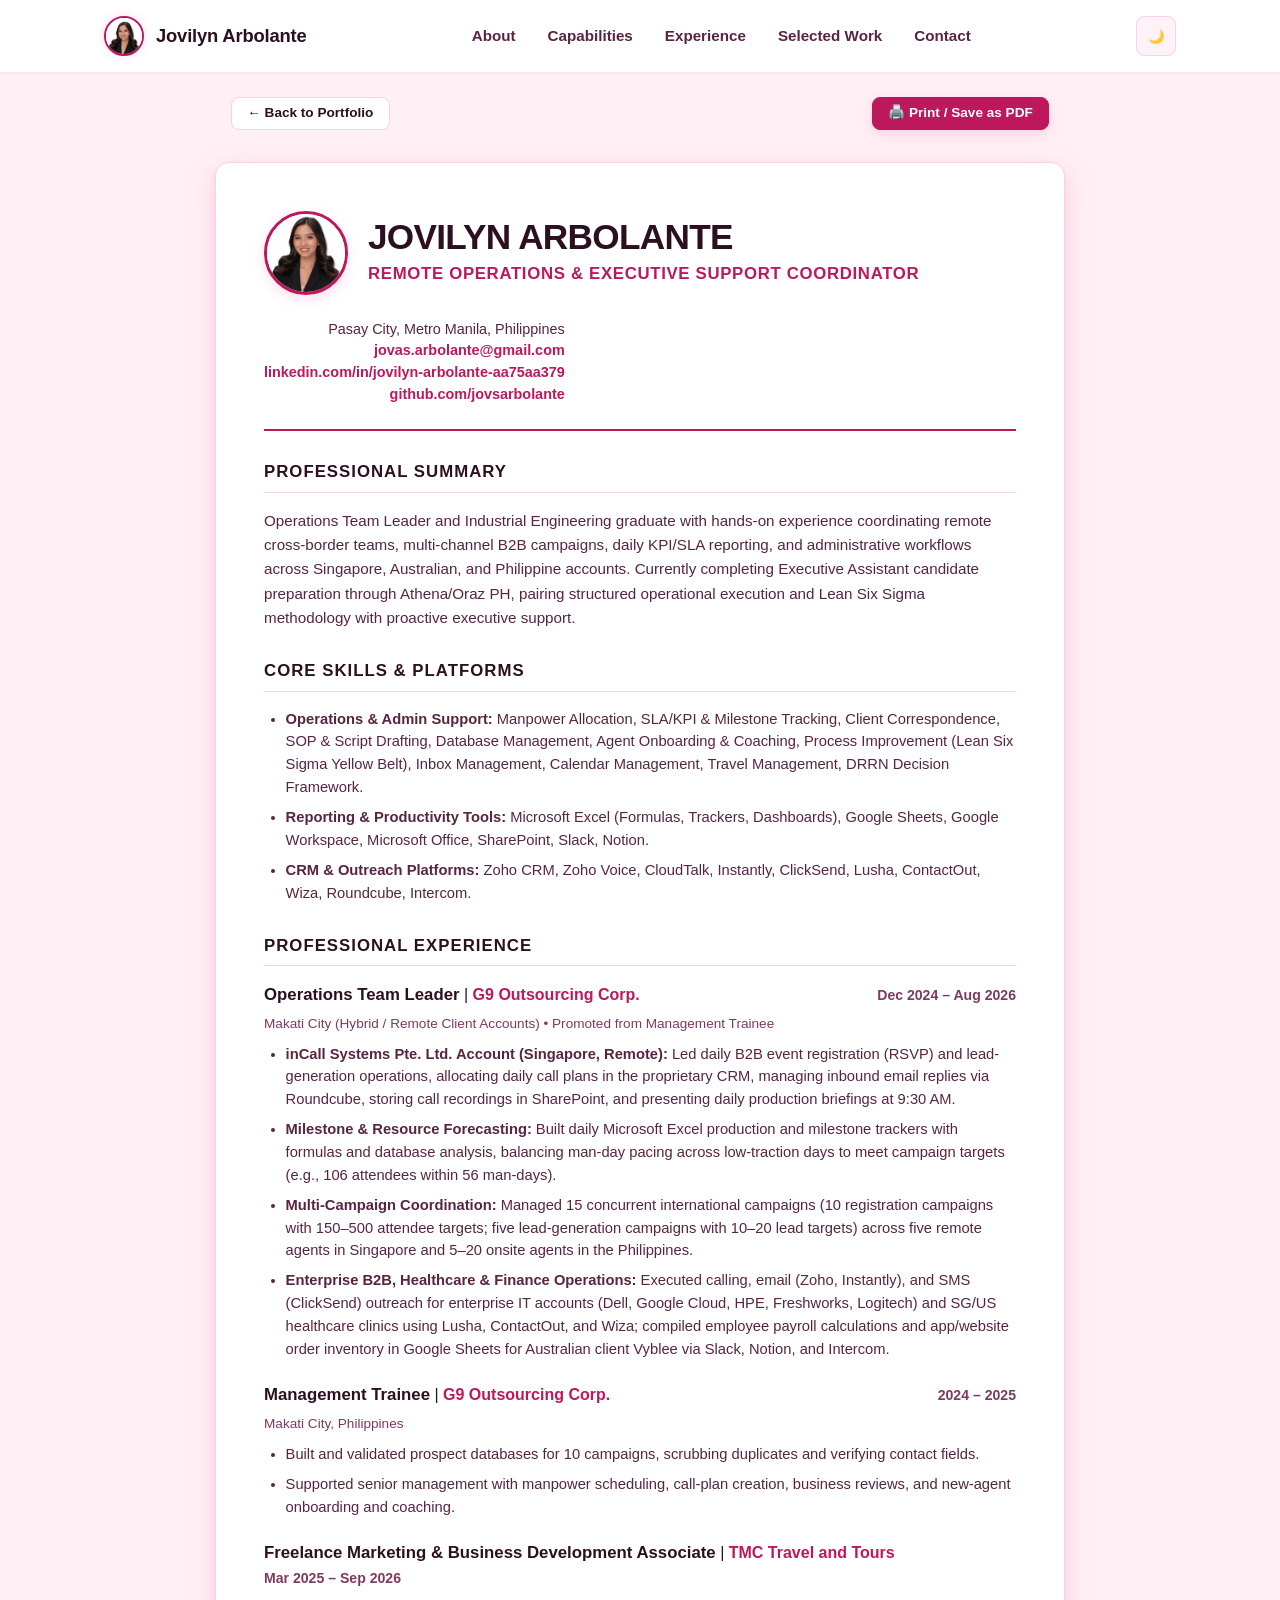
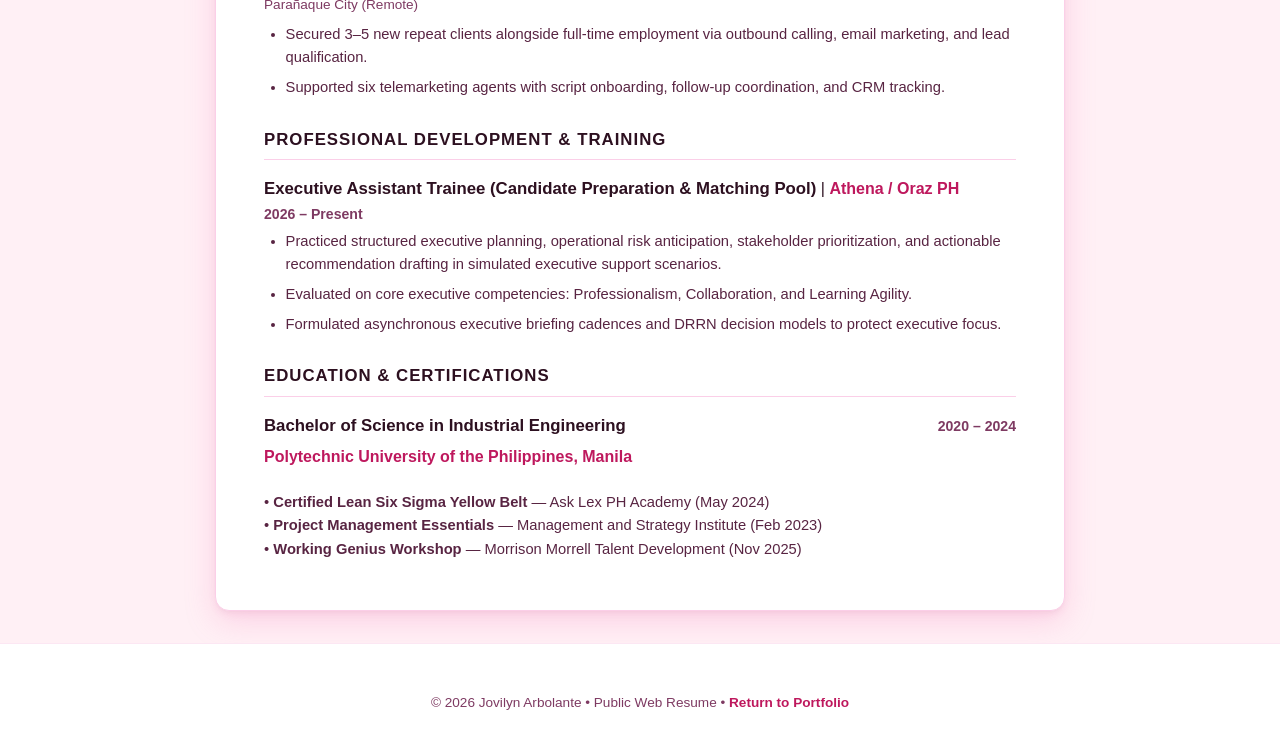
==== commit 1f4f2f25: "feat: redesign website with baby pink executive palette and add professional portrait" ====
--- a/resume.html
+++ b/resume.html
@@ -15,17 +15,31 @@
       border: 1px solid var(--border-strong);
       border-radius: var(--radius-md);
       padding: 3rem;
-      box-shadow: var(--shadow-md);
+      box-shadow: 0 10px 30px var(--baby-pink-glow), var(--shadow-md);
     }
     .resume-header {
       border-bottom: 2px solid var(--brand-primary);
-      padding-bottom: 1.25rem;
+      padding-bottom: 1.5rem;
       margin-bottom: 1.5rem;
       display: flex;
       justify-content: space-between;
-      align-items: flex-start;
+      align-items: center;
       flex-wrap: wrap;
-      gap: 1rem;
+      gap: 1.5rem;
+    }
+    .resume-id-group {
+      display: flex;
+      align-items: center;
+      gap: 1.25rem;
+    }
+    .resume-photo {
+      width: 84px;
+      height: 84px;
+      border-radius: 50%;
+      object-fit: cover;
+      object-position: center 15%;
+      border: 3px solid var(--brand-primary);
+      box-shadow: 0 4px 12px var(--baby-pink-glow);
     }
     .resume-name {
       font-size: 2.2rem;
@@ -36,8 +50,8 @@
       margin-bottom: 0.25rem;
     }
     .resume-target {
-      font-size: 1.1rem;
-      font-weight: 700;
+      font-size: 1.05rem;
+      font-weight: 750;
       color: var(--brand-primary);
       letter-spacing: 0.04em;
     }
@@ -49,6 +63,7 @@
     }
     .resume-contact-block a {
       color: var(--brand-primary);
+      font-weight: 600;
       text-decoration: none;
     }
     .resume-section-title {
@@ -77,18 +92,19 @@
       color: var(--text-primary);
     }
     .resume-company {
-      font-weight: 600;
+      font-weight: 700;
       color: var(--brand-primary);
     }
     .resume-dates {
       font-size: 0.88rem;
-      font-weight: 600;
+      font-weight: 700;
       color: var(--text-muted);
     }
     .resume-sub {
       font-size: 0.85rem;
       color: var(--text-muted);
       margin-bottom: 0.5rem;
+      font-weight: 500;
     }
     .resume-bullets {
       list-style: disc;
@@ -134,7 +150,9 @@
   <header class="site-header">
     <div class="container nav-wrapper">
       <a href="index.html" class="brand-link" aria-label="Return to portfolio home">
-        <div class="brand-avatar" aria-hidden="true">JA</div>
+        <div class="brand-avatar" aria-hidden="true">
+          <img src="assets/jovilyn-arbolante.jpg" alt="" class="brand-avatar-img">
+        </div>
         <span>Jovilyn Arbolante</span>
       </a>
 
@@ -166,11 +184,14 @@
     </div>
 
     <article class="resume-sheet">
-      <!-- Header -->
+      <!-- Header with Photo -->
       <header class="resume-header">
-        <div>
-          <h1 class="resume-name">JOVILYN ARBOLANTE</h1>
-          <div class="resume-target">REMOTE OPERATIONS &amp; EXECUTIVE SUPPORT COORDINATOR</div>
+        <div class="resume-id-group">
+          <img src="assets/jovilyn-arbolante.jpg" alt="Portrait of Jovilyn Arbolante" class="resume-photo">
+          <div>
+            <h1 class="resume-name">JOVILYN ARBOLANTE</h1>
+            <div class="resume-target">REMOTE OPERATIONS &amp; EXECUTIVE SUPPORT COORDINATOR</div>
+          </div>
         </div>
         <div class="resume-contact-block">
           <div>Pasay City, Metro Manila, Philippines</div>
@@ -293,7 +314,7 @@
   <!-- Footer -->
   <footer class="site-footer">
     <div class="container" style="text-align: center; font-size: 0.85rem; color: var(--text-muted);">
-      © 2026 Jovilyn Arbolante • Public Web Resume • <a href="index.html" style="color: var(--brand-primary); text-decoration: none;">Return to Portfolio</a>
+      © 2026 Jovilyn Arbolante • Public Web Resume • <a href="index.html" style="color: var(--brand-primary); text-decoration: none; font-weight: 600;">Return to Portfolio</a>
     </div>
   </footer>
 
--- a/css/style.css
+++ b/css/style.css
@@ -1,31 +1,33 @@
 /* ==========================================================================
    Jovilyn Arbolante — Portfolio & Systems Design System
+   Aesthetic: Baby Pink Executive Palette (Rose Blush, Soft Pastels, Crisp Contrast)
    WCAG 2.2 AA Compliant, Responsive, Themeable, Zero External Dependencies
    ========================================================================== */
 
 :root {
-  /* Color Palette - Light Theme */
-  --bg-primary: #f8fafc;
-  --bg-surface: #ffffff;
-  --bg-surface-elevated: #f1f5f9;
-  --bg-surface-accent: #e2e8f0;
-  --text-primary: #0f172a;
-  --text-secondary: #334155;
-  --text-muted: #64748b;
-  --border-subtle: #e2e8f0;
-  --border-strong: #cbd5e1;
+  /* Color Palette - Baby Pink Light Theme */
+  --bg-primary: #fff0f5;           /* LavenderBlush / Soft Baby Pink tint */
+  --bg-surface: #ffffff;           /* Crisp White Card Surface */
+  --bg-surface-elevated: #fdf2f8;  /* Very soft baby pink surface */
+  --bg-surface-accent: #fce7f3;    /* Subtle pink accent */
+  --text-primary: #2d1020;         /* Deep plum/espresso - ultra high contrast 14:1 */
+  --text-secondary: #582442;       /* Muted rose-plum - high contrast 7.5:1 */
+  --text-muted: #7e3a62;           /* Subtle muted mauve - contrast 4.8:1 */
+  --border-subtle: #fce7f3;        /* Soft baby pink border */
+  --border-strong: #fbcfe8;        /* Defined baby pink border */
   
   /* Brand Accents */
-  --brand-primary: #1d4ed8;      /* Cobalt Blue */
-  --brand-primary-hover: #1e40af;
-  --brand-surface: #eff6ff;
-  --brand-border: #bfdbfe;
+  --brand-primary: #be185d;        /* Deep Rose Pink (passes 4.5:1 on light pink) */
+  --brand-primary-hover: #9d174d;  /* Rich Burgundy-Rose */
+  --brand-surface: #fdf2f8;        /* Pale baby pink pill */
+  --brand-border: #f472b6;         /* Baby pink border */
+  --baby-pink-glow: rgba(244, 114, 182, 0.25);
   --accent-teal: #0f766e;
   --accent-amber: #b45309;
-  --accent-slate: #475569;
+  --accent-slate: #702555;
   
   /* Focus & Accessibility */
-  --focus-ring: #2563eb;
+  --focus-ring: #db2777;
   --focus-offset: 2px;
   
   /* Typography */
@@ -35,13 +37,13 @@
   /* Layout & Spacing */
   --max-width: 1120px;
   --header-height: 72px;
-  --radius-sm: 6px;
-  --radius-md: 10px;
-  --radius-lg: 16px;
-  --shadow-sm: 0 1px 2px 0 rgba(0, 0, 0, 0.05);
-  --shadow-md: 0 4px 6px -1px rgba(0, 0, 0, 0.1), 0 2px 4px -2px rgba(0, 0, 0, 0.05);
-  --shadow-lg: 0 10px 15px -3px rgba(0, 0, 0, 0.1), 0 4px 6px -4px rgba(0, 0, 0, 0.05);
-  --shadow-xl: 0 20px 25px -5px rgba(0, 0, 0, 0.1), 0 8px 10px -6px rgba(0, 0, 0, 0.04);
+  --radius-sm: 8px;
+  --radius-md: 14px;
+  --radius-lg: 20px;
+  --shadow-sm: 0 1px 3px 0 rgba(190, 24, 93, 0.05);
+  --shadow-md: 0 4px 10px -2px rgba(190, 24, 93, 0.08), 0 2px 4px -2px rgba(0, 0, 0, 0.04);
+  --shadow-lg: 0 12px 24px -4px rgba(190, 24, 93, 0.12), 0 4px 8px -4px rgba(0, 0, 0, 0.04);
+  --shadow-xl: 0 20px 30px -6px rgba(190, 24, 93, 0.16);
   
   /* Transitions */
   --transition-fast: 0.15s ease;
@@ -49,29 +51,31 @@
 }
 
 [data-theme="dark"] {
-  --bg-primary: #0b0f17;
-  --bg-surface: #111827;
-  --bg-surface-elevated: #1f2937;
-  --bg-surface-accent: #374151;
-  --text-primary: #f9fafb;
-  --text-secondary: #e5e7eb;
-  --text-muted: #9ca3af;
-  --border-subtle: #1f2937;
-  --border-strong: #374151;
+  /* Baby Pink Dark Theme - Midnight Rose & Plum */
+  --bg-primary: #190914;           /* Deep Midnight Plum */
+  --bg-surface: #240e1d;           /* Rose-Plum Surface */
+  --bg-surface-elevated: #36172d;  /* Elevated Mauve-Plum */
+  --bg-surface-accent: #4a213e;
+  --text-primary: #fff1f5;         /* Soft Powder White */
+  --text-secondary: #fce7f3;       /* Pastel Baby Pink Text */
+  --text-muted: #f472b6;           /* Baby Pink Muted */
+  --border-subtle: #3d1833;
+  --border-strong: #702555;
   
-  --brand-primary: #3b82f6;
-  --brand-primary-hover: #60a5fa;
-  --brand-surface: #1e293b;
-  --brand-border: #1d4ed8;
-  --accent-teal: #14b8a6;
-  --accent-amber: #f59e0b;
-  --accent-slate: #94a3b8;
+  --brand-primary: #f472b6;        /* Bright Baby Pink */
+  --brand-primary-hover: #f9a8d4;  /* Pastel Pink Hover */
+  --brand-surface: #3b142e;
+  --brand-border: #ec4899;
+  --baby-pink-glow: rgba(244, 114, 182, 0.35);
+  --accent-teal: #2dd4bf;
+  --accent-amber: #fbbf24;
+  --accent-slate: #d946ef;
   
-  --focus-ring: #60a5fa;
-  --shadow-sm: 0 1px 2px 0 rgba(0, 0, 0, 0.4);
-  --shadow-md: 0 4px 6px -1px rgba(0, 0, 0, 0.5);
-  --shadow-lg: 0 10px 15px -3px rgba(0, 0, 0, 0.6);
-  --shadow-xl: 0 20px 25px -5px rgba(0, 0, 0, 0.7);
+  --focus-ring: #f472b6;
+  --shadow-sm: 0 1px 3px 0 rgba(0, 0, 0, 0.5);
+  --shadow-md: 0 4px 10px -2px rgba(0, 0, 0, 0.6);
+  --shadow-lg: 0 12px 24px -4px rgba(0, 0, 0, 0.7);
+  --shadow-xl: 0 20px 30px -6px rgba(0, 0, 0, 0.8);
 }
 
 /* Base Reset & Accessibility */
@@ -155,6 +159,7 @@
   background: var(--bg-surface);
   border-bottom: 1px solid var(--border-subtle);
   transition: background var(--transition-base), border-color var(--transition-base);
+  box-shadow: var(--shadow-sm);
 }
 
 .nav-wrapper {
@@ -170,22 +175,29 @@
   gap: 0.75rem;
   text-decoration: none;
   color: var(--text-primary);
-  font-weight: 700;
+  font-weight: 750;
   font-size: 1.15rem;
   letter-spacing: -0.01em;
 }
 
 .brand-avatar {
-  width: 38px;
-  height: 38px;
+  width: 40px;
+  height: 40px;
   border-radius: 50%;
-  background: var(--brand-primary);
-  color: #ffffff;
+  overflow: hidden;
+  border: 2px solid var(--brand-primary);
   display: flex;
   align-items: center;
   justify-content: center;
-  font-weight: 700;
-  font-size: 0.95rem;
+  background: var(--bg-surface-elevated);
+  box-shadow: 0 0 10px var(--baby-pink-glow);
+}
+
+.brand-avatar-img {
+  width: 100%;
+  height: 100%;
+  object-fit: cover;
+  object-position: center top;
 }
 
 .nav-menu {
@@ -199,7 +211,7 @@
   text-decoration: none;
   color: var(--text-secondary);
   font-size: 0.95rem;
-  font-weight: 500;
+  font-weight: 600;
   padding: 0.5rem 0.25rem;
   position: relative;
   transition: color var(--transition-fast);
@@ -211,7 +223,7 @@
 
 .nav-link.active {
   color: var(--brand-primary);
-  font-weight: 600;
+  font-weight: 700;
 }
 
 .nav-actions {
@@ -226,10 +238,10 @@
   align-items: center;
   justify-content: center;
   gap: 0.5rem;
-  padding: 0.65rem 1.25rem;
+  padding: 0.7rem 1.35rem;
   border-radius: var(--radius-sm);
   font-size: 0.95rem;
-  font-weight: 600;
+  font-weight: 650;
   text-decoration: none;
   cursor: pointer;
   border: 1px solid transparent;
@@ -241,11 +253,13 @@
   background: var(--brand-primary);
   color: #ffffff;
   border-color: var(--brand-primary);
+  box-shadow: 0 4px 12px var(--baby-pink-glow);
 }
 
 .btn-primary:hover {
   background: var(--brand-primary-hover);
   border-color: var(--brand-primary-hover);
+  transform: translateY(-1px);
 }
 
 .btn-secondary {
@@ -256,16 +270,17 @@
 
 .btn-secondary:hover {
   background: var(--bg-surface-elevated);
-  border-color: var(--text-secondary);
+  border-color: var(--brand-primary);
+  color: var(--brand-primary);
 }
 
 .btn-sm {
-  padding: 0.4rem 0.85rem;
+  padding: 0.45rem 0.95rem;
   font-size: 0.85rem;
 }
 
 .theme-toggle-btn {
-  background: transparent;
+  background: var(--bg-surface-elevated);
   border: 1px solid var(--border-strong);
   color: var(--text-secondary);
   padding: 0.5rem;
@@ -280,13 +295,14 @@
 }
 
 .theme-toggle-btn:hover {
-  background: var(--bg-surface-elevated);
-  color: var(--text-primary);
+  background: var(--bg-surface-accent);
+  color: var(--brand-primary);
+  border-color: var(--brand-primary);
 }
 
 .mobile-nav-toggle {
   display: none;
-  background: transparent;
+  background: var(--bg-surface-elevated);
   border: 1px solid var(--border-strong);
   color: var(--text-primary);
   padding: 0.5rem;
@@ -296,15 +312,82 @@
   height: 40px;
 }
 
-/* Hero Section */
+/* Hero Section with Headshot */
 .hero-section {
-  padding: 4.5rem 0 3.5rem 0;
+  padding: 4.5rem 0 4rem 0;
   background: linear-gradient(180deg, var(--bg-surface) 0%, var(--bg-primary) 100%);
   border-bottom: 1px solid var(--border-subtle);
+  position: relative;
+  overflow: hidden;
+}
+
+.hero-grid {
+  display: grid;
+  grid-template-columns: 1.25fr 0.75fr;
+  gap: 3.5rem;
+  align-items: center;
 }
 
 .hero-content {
-  max-width: 860px;
+  max-width: 680px;
+}
+
+.hero-media-wrap {
+  display: flex;
+  flex-direction: column;
+  align-items: center;
+  justify-content: center;
+  position: relative;
+}
+
+.hero-photo-card {
+  position: relative;
+  width: 290px;
+  height: 380px;
+  border-radius: var(--radius-lg);
+  overflow: hidden;
+  border: 4px solid var(--bg-surface);
+  box-shadow: 0 16px 36px var(--baby-pink-glow), var(--shadow-lg);
+  background: var(--bg-surface-elevated);
+  transition: transform var(--transition-base), box-shadow var(--transition-base);
+}
+
+.hero-photo-card:hover {
+  transform: translateY(-4px) scale(1.01);
+  box-shadow: 0 20px 45px var(--baby-pink-glow), var(--shadow-xl);
+}
+
+.hero-portrait-img {
+  width: 100%;
+  height: 100%;
+  object-fit: cover;
+  object-position: center 15%;
+  display: block;
+}
+
+.hero-photo-badge {
+  position: absolute;
+  bottom: 12px;
+  left: 12px;
+  right: 12px;
+  background: rgba(255, 255, 255, 0.94);
+  backdrop-filter: blur(8px);
+  padding: 0.55rem 0.85rem;
+  border-radius: var(--radius-sm);
+  border: 1px solid var(--border-strong);
+  display: flex;
+  align-items: center;
+  gap: 0.5rem;
+  font-size: 0.82rem;
+  font-weight: 700;
+  color: var(--text-primary);
+  box-shadow: var(--shadow-sm);
+}
+
+[data-theme="dark"] .hero-photo-badge {
+  background: rgba(36, 14, 29, 0.94);
+  color: var(--text-primary);
+  border-color: var(--border-strong);
 }
 
 .status-badge {
@@ -314,11 +397,12 @@
   background: var(--brand-surface);
   color: var(--brand-primary);
   border: 1px solid var(--brand-border);
-  padding: 0.35rem 0.85rem;
+  padding: 0.4rem 0.95rem;
   border-radius: 9999px;
   font-size: 0.85rem;
-  font-weight: 600;
+  font-weight: 700;
   margin-bottom: 1.25rem;
+  box-shadow: 0 2px 8px var(--baby-pink-glow);
 }
 
 .status-dot {
@@ -326,12 +410,13 @@
   height: 8px;
   border-radius: 50%;
   background: #10b981;
+  box-shadow: 0 0 6px #10b981;
 }
 
 .hero-title {
-  font-size: 2.75rem;
+  font-size: 2.85rem;
   line-height: 1.15;
-  font-weight: 800;
+  font-weight: 850;
   letter-spacing: -0.025em;
   color: var(--text-primary);
   margin-bottom: 1rem;
@@ -339,7 +424,7 @@
 
 .hero-subtitle {
   font-size: 1.35rem;
-  font-weight: 600;
+  font-weight: 700;
   color: var(--brand-primary);
   margin-bottom: 1.25rem;
   line-height: 1.35;
@@ -350,7 +435,6 @@
   color: var(--text-secondary);
   line-height: 1.65;
   margin-bottom: 2rem;
-  max-width: 760px;
 }
 
 .credential-tags {
@@ -364,10 +448,10 @@
   background: var(--bg-surface-elevated);
   color: var(--text-secondary);
   border: 1px solid var(--border-strong);
-  padding: 0.35rem 0.75rem;
+  padding: 0.35rem 0.85rem;
   border-radius: var(--radius-sm);
   font-size: 0.85rem;
-  font-weight: 500;
+  font-weight: 600;
 }
 
 .hero-actions {
@@ -390,7 +474,7 @@
 .section-tag {
   display: inline-block;
   font-size: 0.85rem;
-  font-weight: 700;
+  font-weight: 800;
   text-transform: uppercase;
   letter-spacing: 0.08em;
   color: var(--brand-primary);
@@ -398,8 +482,8 @@
 }
 
 .section-title {
-  font-size: 2.1rem;
-  font-weight: 750;
+  font-size: 2.2rem;
+  font-weight: 800;
   letter-spacing: -0.02em;
   color: var(--text-primary);
   margin-bottom: 0.75rem;
@@ -429,15 +513,16 @@
 .about-highlight-box {
   background: var(--bg-surface);
   border: 1px solid var(--border-strong);
-  border-left: 4px solid var(--brand-primary);
+  border-left: 5px solid var(--brand-primary);
   padding: 1.5rem;
   border-radius: var(--radius-md);
   margin-top: 1.5rem;
+  box-shadow: var(--shadow-sm);
 }
 
 .about-highlight-box h4 {
-  font-size: 1rem;
-  font-weight: 700;
+  font-size: 1.05rem;
+  font-weight: 750;
   color: var(--text-primary);
   margin-bottom: 0.5rem;
 }
@@ -460,11 +545,17 @@
   padding: 1.5rem;
   border-radius: var(--radius-md);
   box-shadow: var(--shadow-sm);
+  transition: transform var(--transition-fast), border-color var(--transition-fast);
+}
+
+.metric-card:hover {
+  transform: translateY(-2px);
+  border-color: var(--brand-border);
 }
 
 .metric-number {
   font-size: 2.25rem;
-  font-weight: 800;
+  font-weight: 850;
   color: var(--brand-primary);
   line-height: 1;
   margin-bottom: 0.35rem;
@@ -473,7 +564,7 @@
 
 .metric-label {
   font-size: 0.95rem;
-  font-weight: 700;
+  font-weight: 750;
   color: var(--text-primary);
   margin-bottom: 0.25rem;
 }
@@ -504,7 +595,7 @@
 
 .capability-card:hover {
   transform: translateY(-3px);
-  box-shadow: var(--shadow-md);
+  box-shadow: 0 10px 20px var(--baby-pink-glow), var(--shadow-md);
   border-color: var(--brand-border);
 }
 
@@ -513,16 +604,18 @@
   height: 48px;
   border-radius: var(--radius-sm);
   background: var(--brand-surface);
+  border: 1px solid var(--brand-border);
   color: var(--brand-primary);
   display: flex;
   align-items: center;
   justify-content: center;
   margin-bottom: 1.25rem;
+  font-size: 1.35rem;
 }
 
 .capability-title {
   font-size: 1.2rem;
-  font-weight: 700;
+  font-weight: 750;
   color: var(--text-primary);
   margin-bottom: 0.75rem;
 }
@@ -552,7 +645,6 @@
   display: flex;
   flex-direction: column;
   gap: 2rem;
-  position: relative;
 }
 
 .timeline-item {
@@ -583,7 +675,7 @@
 
 .timeline-company {
   font-size: 1rem;
-  font-weight: 600;
+  font-weight: 650;
   color: var(--brand-primary);
 }
 
@@ -593,7 +685,7 @@
 
 .timeline-period {
   font-size: 0.9rem;
-  font-weight: 600;
+  font-weight: 700;
   color: var(--text-secondary);
   display: block;
 }
@@ -619,14 +711,13 @@
 }
 
 .timeline-list li::before {
-  content: "→";
+  content: "🌸";
   position: absolute;
   left: 0;
-  color: var(--brand-primary);
-  font-weight: bold;
-}
-
-/* Education & Certs Row */
+  font-size: 0.85rem;
+}
+
+/* Credentials Row */
 .credentials-row {
   display: grid;
   grid-template-columns: 1fr 1fr;
@@ -639,11 +730,12 @@
   border: 1px solid var(--border-subtle);
   padding: 1.75rem;
   border-radius: var(--radius-md);
+  box-shadow: var(--shadow-sm);
 }
 
 .credentials-card h4 {
   font-size: 1.1rem;
-  font-weight: 700;
+  font-weight: 750;
   color: var(--text-primary);
   margin-bottom: 1rem;
   border-bottom: 1px solid var(--border-subtle);
@@ -659,7 +751,7 @@
 }
 
 .credential-name {
-  font-weight: 600;
+  font-weight: 700;
   color: var(--text-primary);
   font-size: 0.95rem;
 }
@@ -689,17 +781,17 @@
 
 .portfolio-card:hover {
   transform: translateY(-3px);
-  box-shadow: var(--shadow-md);
+  box-shadow: 0 10px 24px var(--baby-pink-glow), var(--shadow-md);
   border-color: var(--brand-border);
 }
 
 .portfolio-badge {
   display: inline-block;
   align-self: flex-start;
-  padding: 0.3rem 0.75rem;
+  padding: 0.35rem 0.85rem;
   border-radius: 9999px;
   font-size: 0.75rem;
-  font-weight: 700;
+  font-weight: 750;
   text-transform: uppercase;
   letter-spacing: 0.05em;
   background: var(--brand-surface);
@@ -719,7 +811,7 @@
 .portfolio-context {
   font-size: 0.85rem;
   color: var(--text-muted);
-  font-weight: 500;
+  font-weight: 600;
   margin-bottom: 1rem;
 }
 
@@ -733,6 +825,7 @@
 
 .portfolio-meta-box {
   background: var(--bg-surface-elevated);
+  border: 1px solid var(--border-subtle);
   padding: 0.85rem;
   border-radius: var(--radius-sm);
   margin-bottom: 1.25rem;
@@ -763,7 +856,7 @@
   border: 1px solid var(--border-strong);
   border-radius: var(--radius-lg);
   padding: 2.5rem;
-  box-shadow: var(--shadow-md);
+  box-shadow: 0 10px 30px var(--baby-pink-glow), var(--shadow-md);
 }
 
 .calculator-header {
@@ -772,7 +865,7 @@
 
 .calculator-header h3 {
   font-size: 1.5rem;
-  font-weight: 750;
+  font-weight: 800;
   color: var(--text-primary);
   margin-bottom: 0.5rem;
 }
@@ -797,20 +890,24 @@
 .calc-field label {
   display: block;
   font-size: 0.9rem;
-  font-weight: 600;
+  font-weight: 650;
   color: var(--text-primary);
   margin-bottom: 0.4rem;
 }
 
 .calc-field input, .calc-field select {
   width: 100%;
-  padding: 0.65rem 0.85rem;
+  padding: 0.7rem 0.85rem;
   border: 1px solid var(--border-strong);
   border-radius: var(--radius-sm);
   background: var(--bg-surface-elevated);
   color: var(--text-primary);
   font-size: 0.95rem;
   font-family: var(--font-sans);
+}
+
+.calc-field input:focus, .calc-field select:focus {
+  border-color: var(--brand-primary);
 }
 
 .calc-results-card {
@@ -821,6 +918,7 @@
   display: flex;
   flex-direction: column;
   justify-content: space-between;
+  box-shadow: inset 0 0 15px rgba(244, 114, 182, 0.1);
 }
 
 .calc-metric-row {
@@ -828,7 +926,7 @@
   justify-content: space-between;
   align-items: center;
   padding: 0.75rem 0;
-  border-bottom: 1px solid var(--brand-border);
+  border-bottom: 1px solid var(--border-subtle);
 }
 
 .calc-metric-row:last-child {
@@ -837,13 +935,13 @@
 
 .calc-metric-label {
   font-size: 0.9rem;
-  font-weight: 600;
+  font-weight: 650;
   color: var(--text-secondary);
 }
 
 .calc-metric-val {
   font-size: 1.25rem;
-  font-weight: 800;
+  font-weight: 850;
   color: var(--brand-primary);
   font-family: var(--font-mono);
 }
@@ -852,9 +950,9 @@
   margin-top: 1rem;
   padding: 0.85rem;
   border-radius: var(--radius-sm);
-  font-size: 0.85rem;
+  font-size: 0.88rem;
   line-height: 1.5;
-  font-weight: 500;
+  font-weight: 600;
 }
 
 .calc-verdict.ahead {
@@ -864,9 +962,9 @@
 }
 
 .calc-verdict.ontrack {
-  background: #e0f2fe;
-  color: #0369a1;
-  border: 1px solid #7dd3fc;
+  background: #fdf2f8;
+  color: #be185d;
+  border: 1px solid #fbcfe8;
 }
 
 .calc-verdict.atrisk {
@@ -912,6 +1010,7 @@
 .contact-method-item:hover {
   border-color: var(--brand-primary);
   transform: translateX(4px);
+  box-shadow: 0 4px 12px var(--baby-pink-glow);
 }
 
 .contact-method-icon {
@@ -919,10 +1018,12 @@
   height: 40px;
   border-radius: var(--radius-sm);
   background: var(--brand-surface);
+  border: 1px solid var(--brand-border);
   color: var(--brand-primary);
   display: flex;
   align-items: center;
   justify-content: center;
+  font-size: 1.2rem;
 }
 
 .contact-method-text {
@@ -933,12 +1034,12 @@
 .contact-method-title {
   font-size: 0.85rem;
   color: var(--text-muted);
-  font-weight: 500;
+  font-weight: 600;
 }
 
 .contact-method-val {
   font-size: 0.95rem;
-  font-weight: 600;
+  font-weight: 700;
   color: var(--text-primary);
 }
 
@@ -958,7 +1059,7 @@
 .form-group label {
   display: block;
   font-size: 0.9rem;
-  font-weight: 600;
+  font-weight: 650;
   color: var(--text-primary);
   margin-bottom: 0.4rem;
 }
@@ -1003,9 +1104,9 @@
 }
 
 .form-status.success {
-  background: #dcfce7;
-  color: #166534;
-  border: 1px solid #86efac;
+  background: #fdf2f8;
+  color: #be185d;
+  border: 1px solid #fbcfe8;
 }
 
 .form-status.error {
@@ -1018,7 +1119,7 @@
 .modal-backdrop {
   position: fixed;
   inset: 0;
-  background: rgba(15, 23, 42, 0.7);
+  background: rgba(45, 16, 32, 0.7);
   backdrop-filter: blur(4px);
   z-index: 1000;
   display: flex;
@@ -1081,7 +1182,8 @@
 
 .modal-close-btn:hover {
   background: var(--bg-surface-elevated);
-  color: var(--text-primary);
+  color: var(--brand-primary);
+  border-color: var(--brand-primary);
 }
 
 .modal-body {
@@ -1098,7 +1200,7 @@
 
 .modal-section h4 {
   font-size: 0.95rem;
-  font-weight: 700;
+  font-weight: 750;
   text-transform: uppercase;
   letter-spacing: 0.05em;
   color: var(--brand-primary);
@@ -1134,7 +1236,7 @@
 }
 
 .footer-brand {
-  font-weight: 700;
+  font-weight: 800;
   font-size: 1.1rem;
   color: var(--text-primary);
 }
@@ -1149,6 +1251,7 @@
   text-decoration: none;
   color: var(--text-muted);
   font-size: 0.9rem;
+  font-weight: 600;
   transition: color var(--transition-fast);
 }
 
@@ -1169,8 +1272,20 @@
 
 /* Responsive Media Queries */
 @media (max-width: 900px) {
-  .hero-title {
-    font-size: 2.25rem;
+  .hero-grid {
+    grid-template-columns: 1fr;
+    text-align: center;
+    gap: 2.5rem;
+  }
+  .hero-content {
+    max-width: 100%;
+    margin: 0 auto;
+  }
+  .hero-actions {
+    justify-content: center;
+  }
+  .credential-tags {
+    justify-content: center;
   }
   .about-grid, .calculator-grid, .contact-grid {
     grid-template-columns: 1fr;
@@ -1204,7 +1319,7 @@
     justify-content: center;
   }
   .hero-title {
-    font-size: 1.95rem;
+    font-size: 2.15rem;
   }
   .hero-subtitle {
     font-size: 1.15rem;
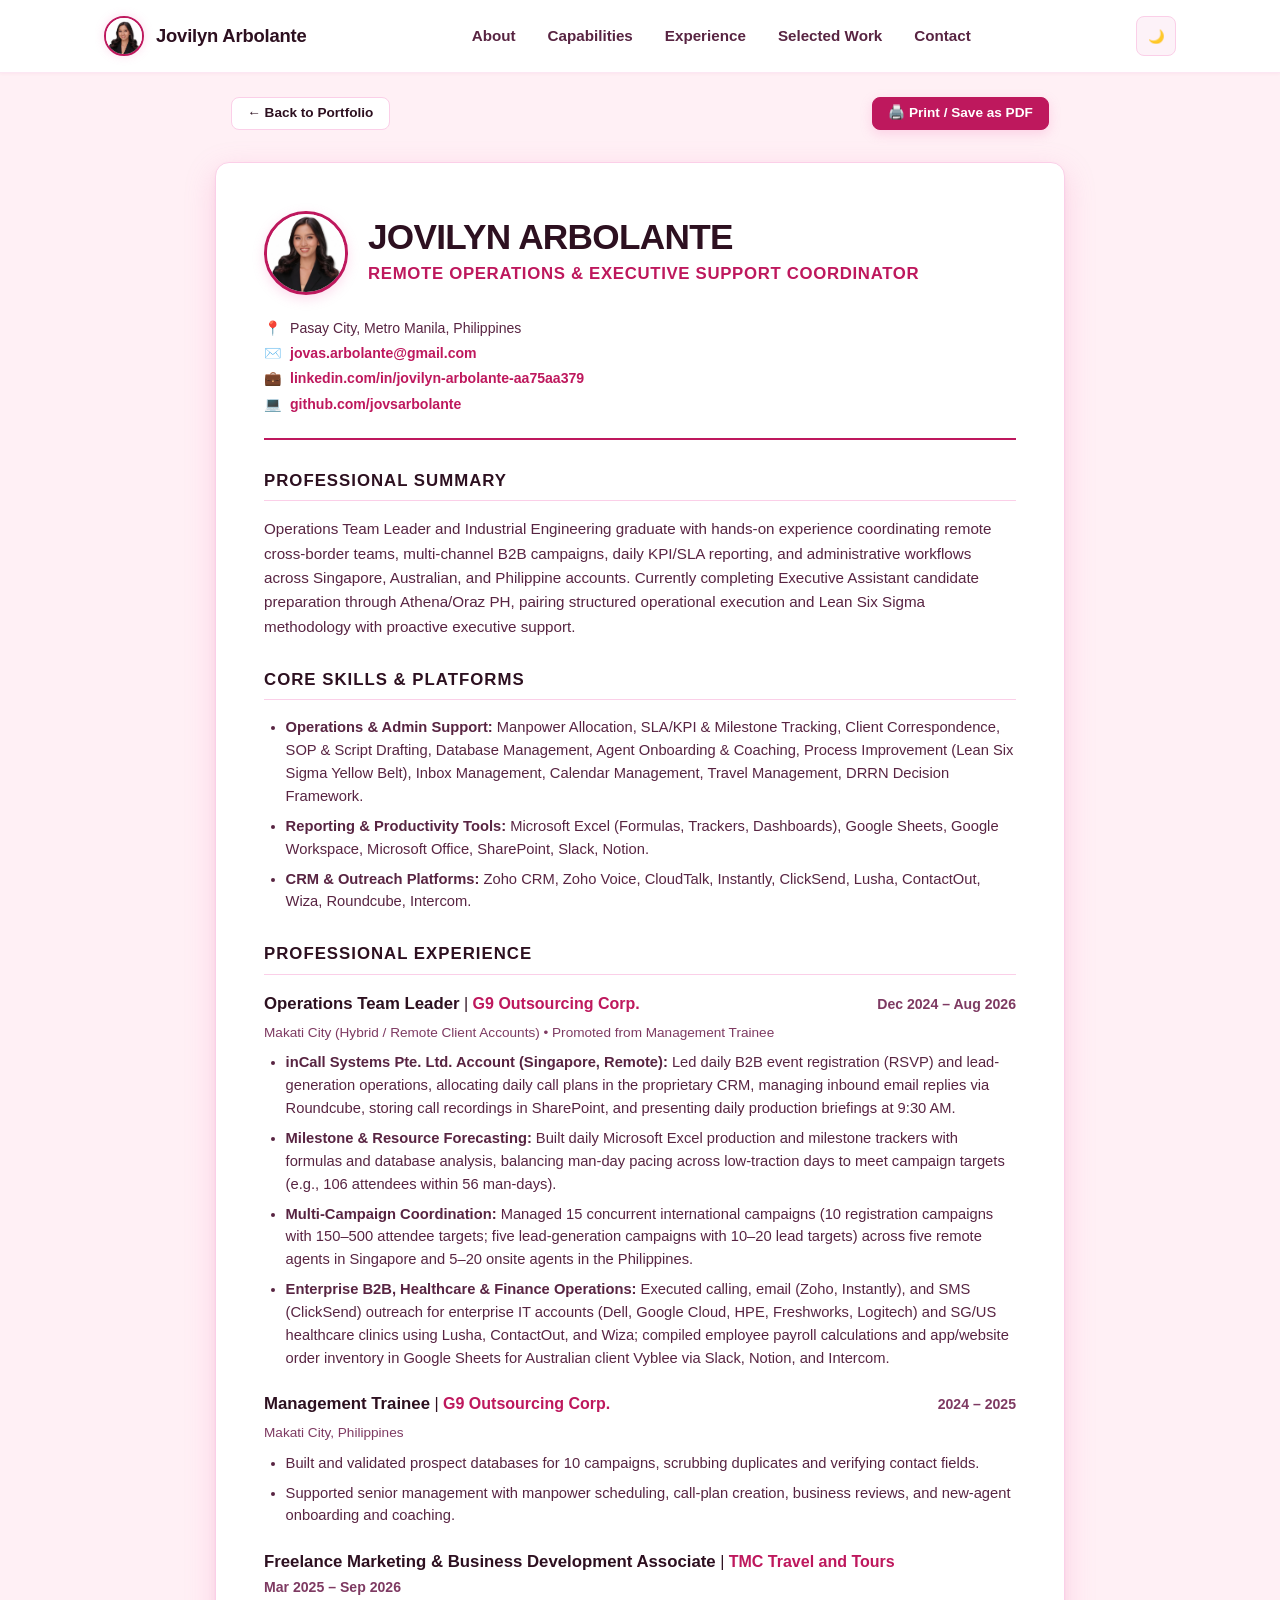
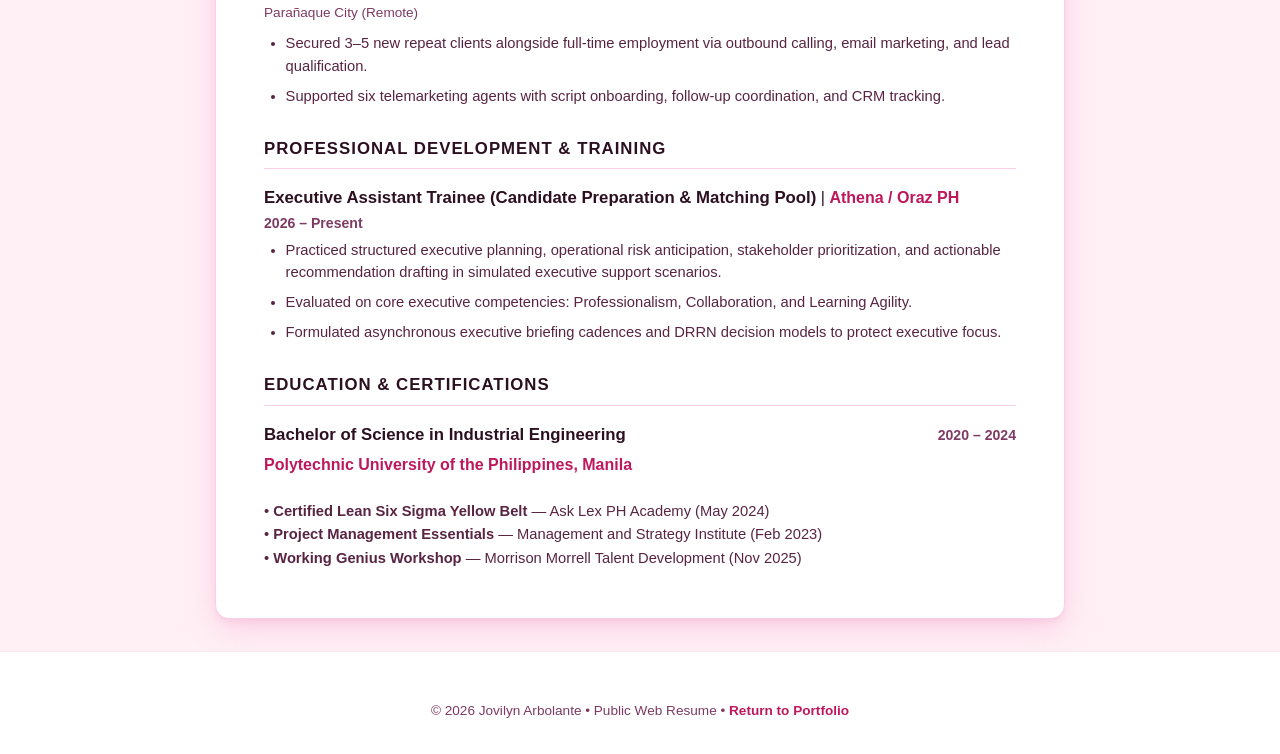
==== commit 6f78fbcd: "fix: align contact items in verified public resume and remove badge overlay from hero photo" ====
--- a/resume.html
+++ b/resume.html
@@ -56,15 +56,26 @@
       letter-spacing: 0.04em;
     }
     .resume-contact-block {
-      text-align: right;
-      font-size: 0.9rem;
+      display: flex;
+      flex-direction: column;
+      gap: 0.4rem;
+      font-size: 0.88rem;
       color: var(--text-secondary);
-      line-height: 1.5;
-    }
-    .resume-contact-block a {
+      line-height: 1.35;
+    }
+    .resume-contact-item {
+      display: flex;
+      align-items: center;
+      gap: 0.5rem;
+    }
+    .resume-contact-item a {
       color: var(--brand-primary);
-      font-weight: 600;
+      font-weight: 650;
       text-decoration: none;
+      transition: color var(--transition-fast);
+    }
+    .resume-contact-item a:hover {
+      text-decoration: underline;
     }
     .resume-section-title {
       font-size: 1.05rem;
@@ -194,10 +205,10 @@
           </div>
         </div>
         <div class="resume-contact-block">
-          <div>Pasay City, Metro Manila, Philippines</div>
-          <div><a href="mailto:jovas.arbolante@gmail.com">jovas.arbolante@gmail.com</a></div>
-          <div><a href="https://www.linkedin.com/in/jovilyn-arbolante-aa75aa379/" target="_blank" rel="noopener noreferrer">linkedin.com/in/jovilyn-arbolante-aa75aa379</a></div>
-          <div><a href="https://github.com/jovsarbolante" target="_blank" rel="noopener noreferrer">github.com/jovsarbolante</a></div>
+          <div class="resume-contact-item"><span aria-hidden="true">📍</span> <span>Pasay City, Metro Manila, Philippines</span></div>
+          <div class="resume-contact-item"><span aria-hidden="true">✉️</span> <a href="mailto:jovas.arbolante@gmail.com">jovas.arbolante@gmail.com</a></div>
+          <div class="resume-contact-item"><span aria-hidden="true">💼</span> <a href="https://www.linkedin.com/in/jovilyn-arbolante-aa75aa379/" target="_blank" rel="noopener noreferrer">linkedin.com/in/jovilyn-arbolante-aa75aa379</a></div>
+          <div class="resume-contact-item"><span aria-hidden="true">💻</span> <a href="https://github.com/jovsarbolante" target="_blank" rel="noopener noreferrer">github.com/jovsarbolante</a></div>
         </div>
       </header>
 
--- a/css/style.css
+++ b/css/style.css
@@ -365,29 +365,70 @@
   display: block;
 }
 
-.hero-photo-badge {
-  position: absolute;
-  bottom: 12px;
-  left: 12px;
-  right: 12px;
-  background: rgba(255, 255, 255, 0.94);
-  backdrop-filter: blur(8px);
-  padding: 0.55rem 0.85rem;
-  border-radius: var(--radius-sm);
+/* Verified Public Resume Card & Aligned Contact Meta */
+.resume-preview-card {
+  background: var(--bg-surface);
   border: 1px solid var(--border-strong);
-  display: flex;
-  align-items: center;
-  gap: 0.5rem;
-  font-size: 0.82rem;
-  font-weight: 700;
-  color: var(--text-primary);
-  box-shadow: var(--shadow-sm);
-}
-
-[data-theme="dark"] .hero-photo-badge {
-  background: rgba(36, 14, 29, 0.94);
-  color: var(--text-primary);
-  border-color: var(--border-strong);
+  border-radius: var(--radius-md);
+  padding: 2.25rem;
+  max-width: 850px;
+  margin-bottom: 2rem;
+  box-shadow: 0 10px 25px var(--baby-pink-glow), var(--shadow-md);
+}
+
+.resume-preview-header {
+  display: flex;
+  justify-content: space-between;
+  align-items: center;
+  flex-wrap: wrap;
+  gap: 1.5rem;
+  border-bottom: 2px solid var(--brand-primary);
+  padding-bottom: 1.5rem;
+  margin-bottom: 1.5rem;
+}
+
+.resume-preview-id {
+  display: flex;
+  align-items: center;
+  gap: 1.25rem;
+}
+
+.resume-preview-photo {
+  width: 68px;
+  height: 68px;
+  border-radius: 50%;
+  object-fit: cover;
+  object-position: center 15%;
+  border: 3px solid var(--brand-primary);
+  box-shadow: 0 4px 12px var(--baby-pink-glow);
+  flex-shrink: 0;
+}
+
+.resume-preview-meta {
+  display: flex;
+  flex-direction: column;
+  gap: 0.45rem;
+  font-size: 0.88rem;
+  color: var(--text-secondary);
+}
+
+.resume-preview-meta-item {
+  display: flex;
+  align-items: center;
+  gap: 0.6rem;
+  line-height: 1.35;
+}
+
+.resume-preview-meta-item a {
+  color: var(--brand-primary);
+  text-decoration: none;
+  font-weight: 650;
+  transition: color var(--transition-fast);
+}
+
+.resume-preview-meta-item a:hover {
+  text-decoration: underline;
+  color: var(--brand-primary-hover);
 }
 
 .status-badge {
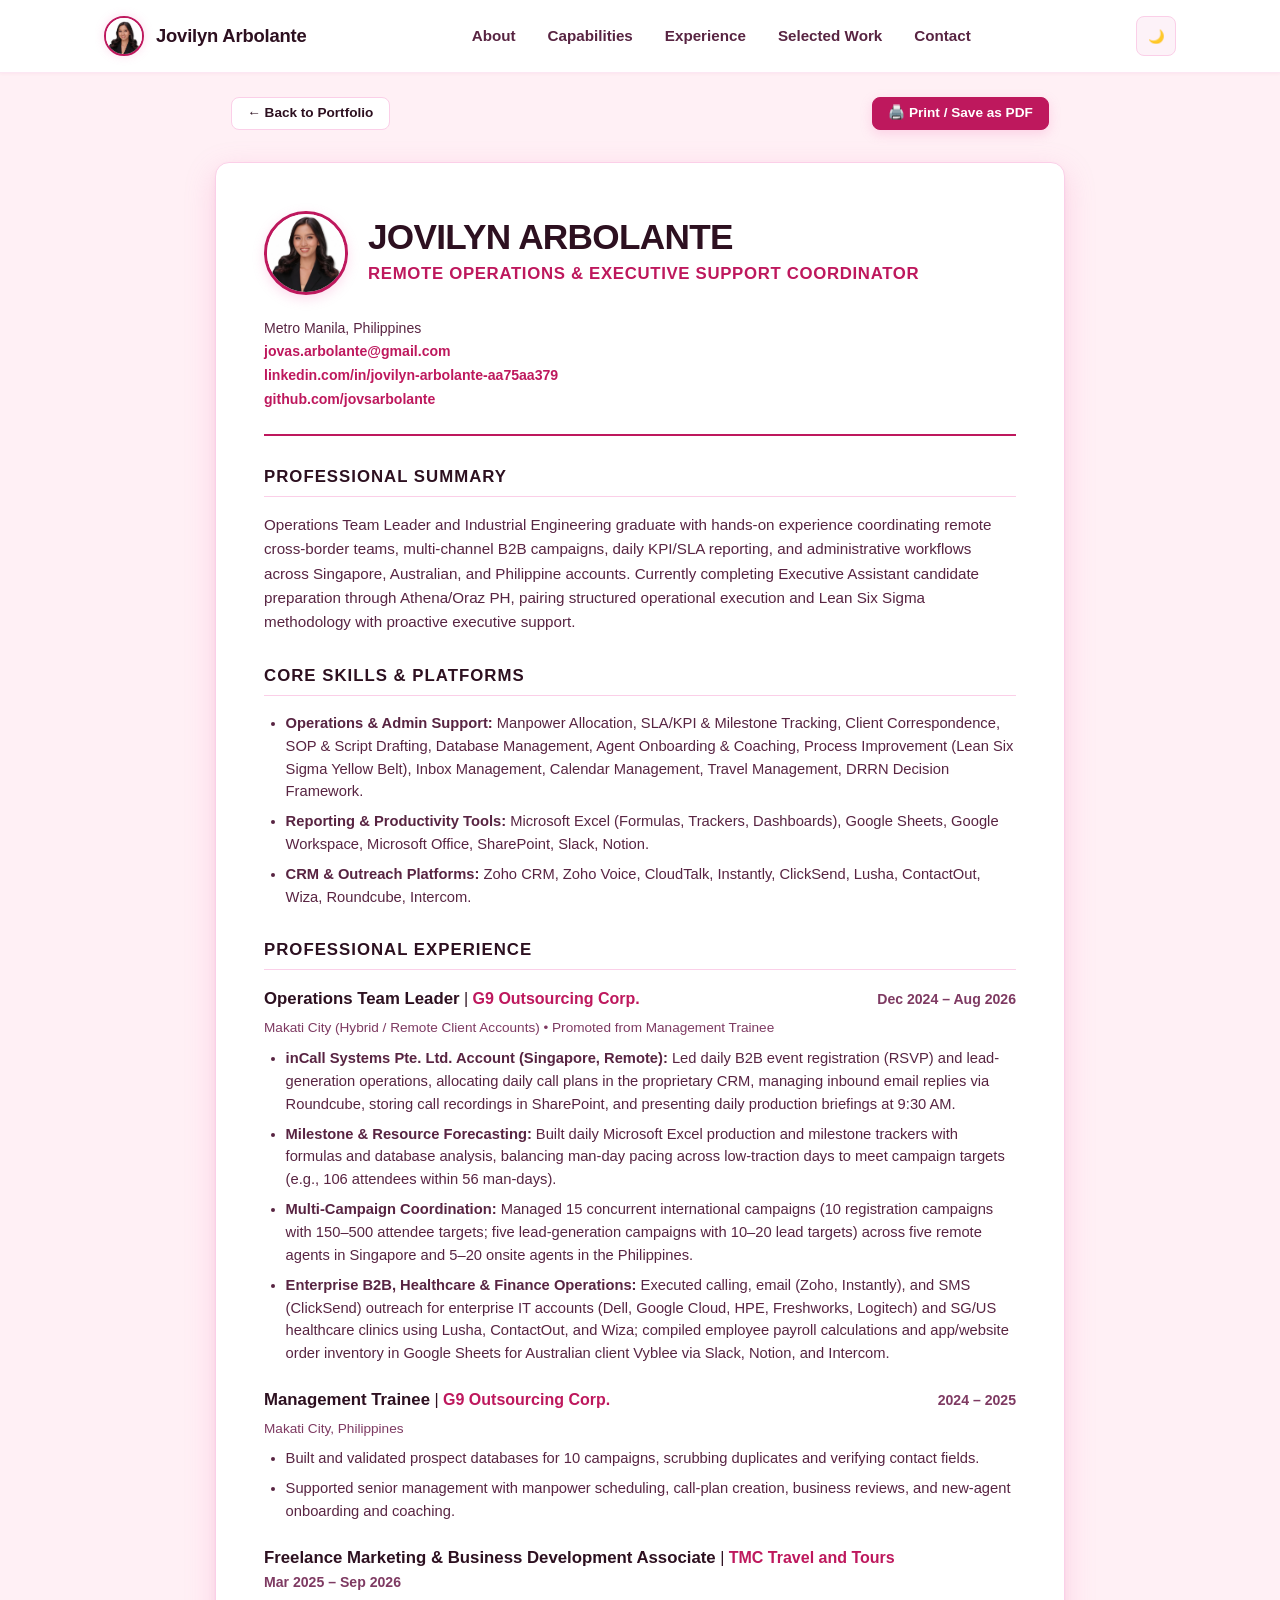
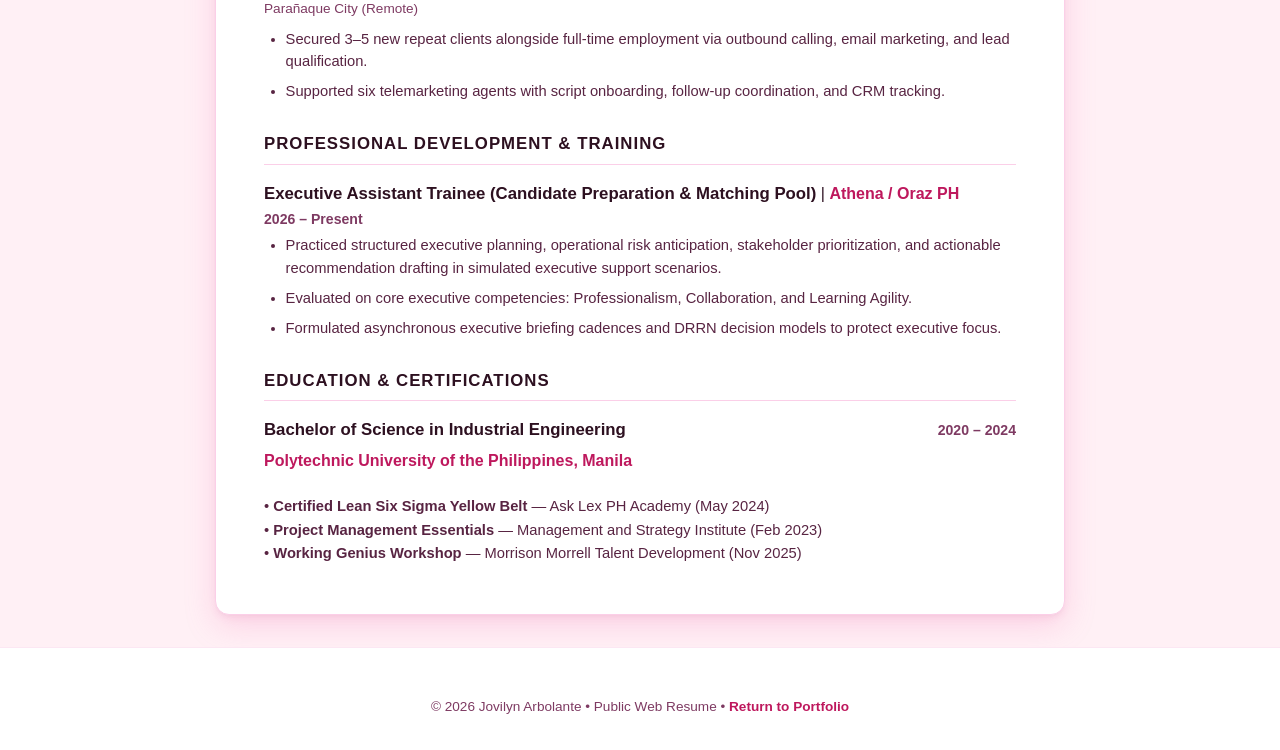
==== commit 2ef1d49e: "fix: restore original resume card and align contact lines without extra icons" ====
--- a/resume.html
+++ b/resume.html
@@ -58,23 +58,18 @@
     .resume-contact-block {
       display: flex;
       flex-direction: column;
-      gap: 0.4rem;
+      gap: 0.25rem;
       font-size: 0.88rem;
       color: var(--text-secondary);
-      line-height: 1.35;
-    }
-    .resume-contact-item {
-      display: flex;
-      align-items: center;
-      gap: 0.5rem;
-    }
-    .resume-contact-item a {
+      line-height: 1.4;
+      text-align: left;
+    }
+    .resume-contact-block a {
       color: var(--brand-primary);
-      font-weight: 650;
+      font-weight: 600;
       text-decoration: none;
-      transition: color var(--transition-fast);
-    }
-    .resume-contact-item a:hover {
+    }
+    .resume-contact-block a:hover {
       text-decoration: underline;
     }
     .resume-section-title {
@@ -205,10 +200,10 @@
           </div>
         </div>
         <div class="resume-contact-block">
-          <div class="resume-contact-item"><span aria-hidden="true">📍</span> <span>Pasay City, Metro Manila, Philippines</span></div>
-          <div class="resume-contact-item"><span aria-hidden="true">✉️</span> <a href="mailto:jovas.arbolante@gmail.com">jovas.arbolante@gmail.com</a></div>
-          <div class="resume-contact-item"><span aria-hidden="true">💼</span> <a href="https://www.linkedin.com/in/jovilyn-arbolante-aa75aa379/" target="_blank" rel="noopener noreferrer">linkedin.com/in/jovilyn-arbolante-aa75aa379</a></div>
-          <div class="resume-contact-item"><span aria-hidden="true">💻</span> <a href="https://github.com/jovsarbolante" target="_blank" rel="noopener noreferrer">github.com/jovsarbolante</a></div>
+          <div>Metro Manila, Philippines</div>
+          <div><a href="mailto:jovas.arbolante@gmail.com">jovas.arbolante@gmail.com</a></div>
+          <div><a href="https://www.linkedin.com/in/jovilyn-arbolante-aa75aa379/" target="_blank" rel="noopener noreferrer">linkedin.com/in/jovilyn-arbolante-aa75aa379</a></div>
+          <div><a href="https://github.com/jovsarbolante" target="_blank" rel="noopener noreferrer">github.com/jovsarbolante</a></div>
         </div>
       </header>
 
--- a/css/style.css
+++ b/css/style.css
@@ -364,70 +364,6 @@
   object-position: center 15%;
   display: block;
 }
-
-/* Verified Public Resume Card & Aligned Contact Meta */
-.resume-preview-card {
-  background: var(--bg-surface);
-  border: 1px solid var(--border-strong);
-  border-radius: var(--radius-md);
-  padding: 2.25rem;
-  max-width: 850px;
-  margin-bottom: 2rem;
-  box-shadow: 0 10px 25px var(--baby-pink-glow), var(--shadow-md);
-}
-
-.resume-preview-header {
-  display: flex;
-  justify-content: space-between;
-  align-items: center;
-  flex-wrap: wrap;
-  gap: 1.5rem;
-  border-bottom: 2px solid var(--brand-primary);
-  padding-bottom: 1.5rem;
-  margin-bottom: 1.5rem;
-}
-
-.resume-preview-id {
-  display: flex;
-  align-items: center;
-  gap: 1.25rem;
-}
-
-.resume-preview-photo {
-  width: 68px;
-  height: 68px;
-  border-radius: 50%;
-  object-fit: cover;
-  object-position: center 15%;
-  border: 3px solid var(--brand-primary);
-  box-shadow: 0 4px 12px var(--baby-pink-glow);
-  flex-shrink: 0;
-}
-
-.resume-preview-meta {
-  display: flex;
-  flex-direction: column;
-  gap: 0.45rem;
-  font-size: 0.88rem;
-  color: var(--text-secondary);
-}
-
-.resume-preview-meta-item {
-  display: flex;
-  align-items: center;
-  gap: 0.6rem;
-  line-height: 1.35;
-}
-
-.resume-preview-meta-item a {
-  color: var(--brand-primary);
-  text-decoration: none;
-  font-weight: 650;
-  transition: color var(--transition-fast);
-}
-
-.resume-preview-meta-item a:hover {
-  text-decoration: underline;
   color: var(--brand-primary-hover);
 }
 
